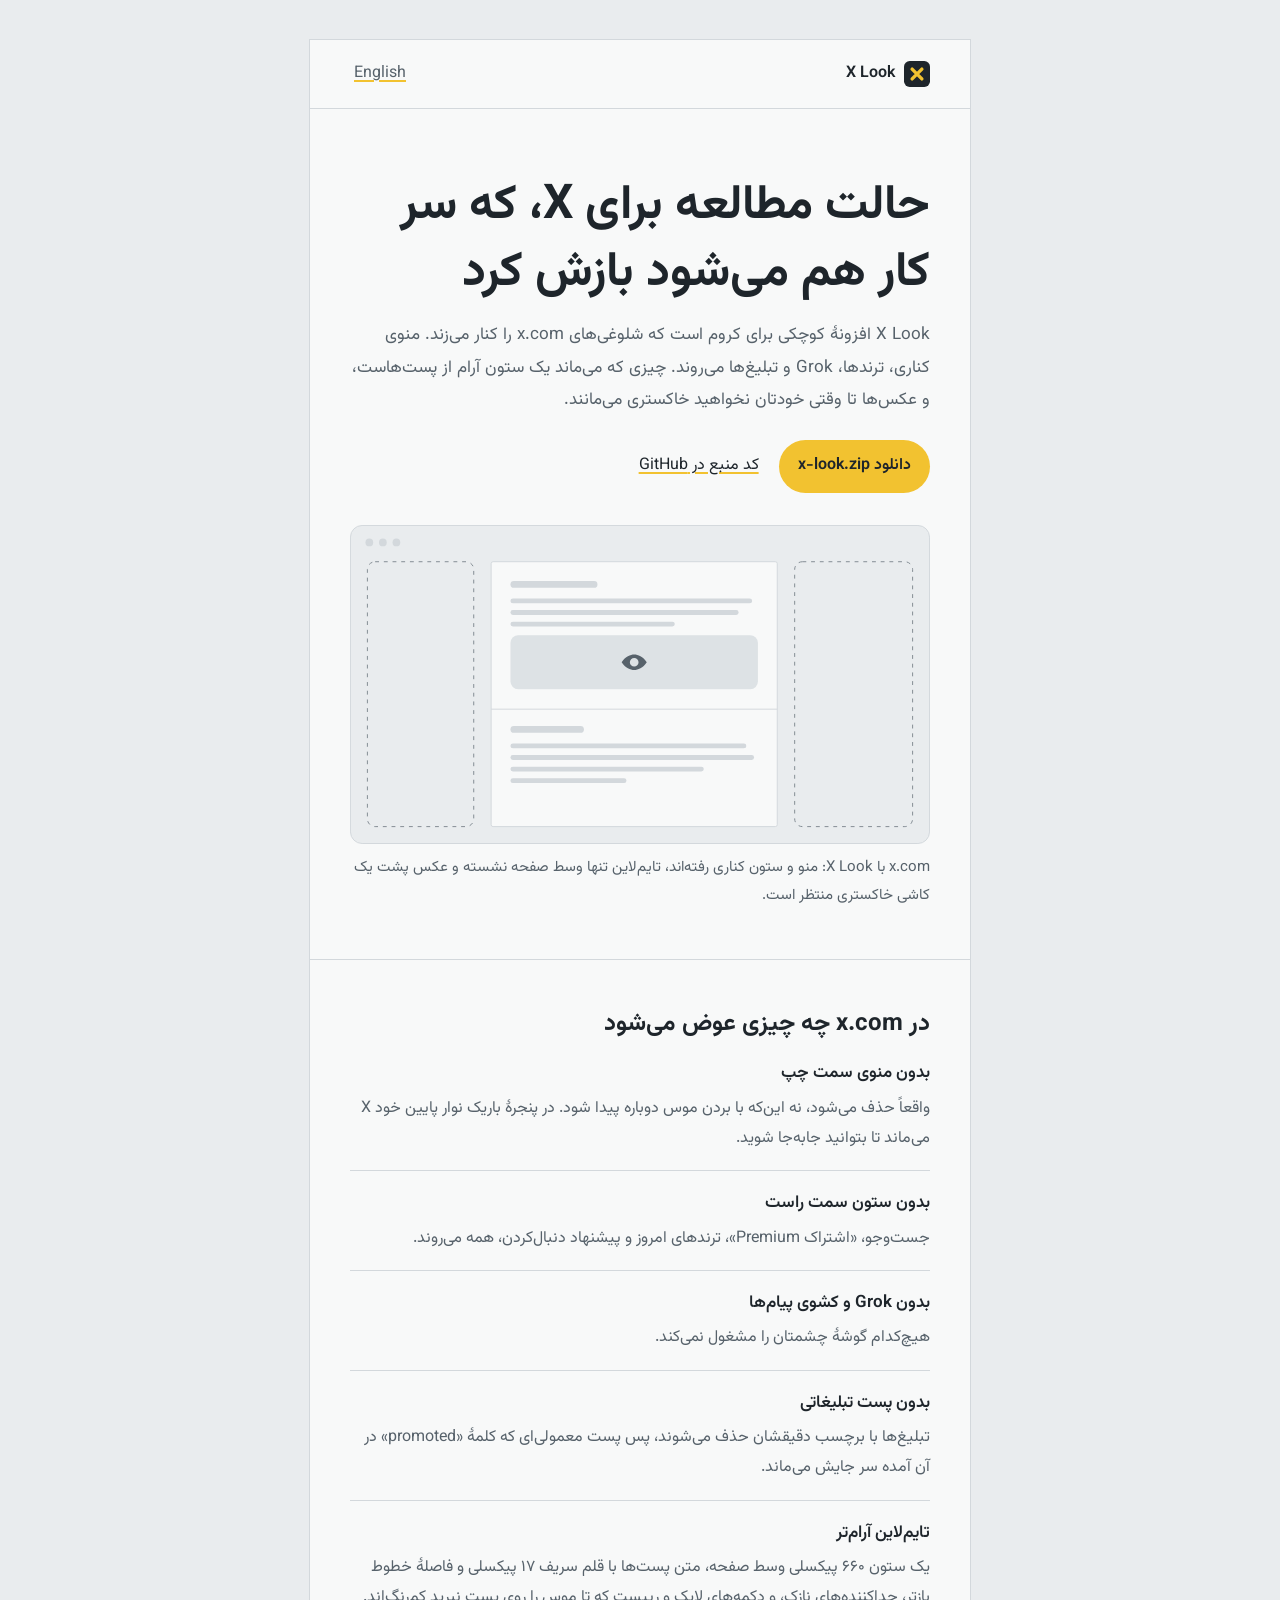
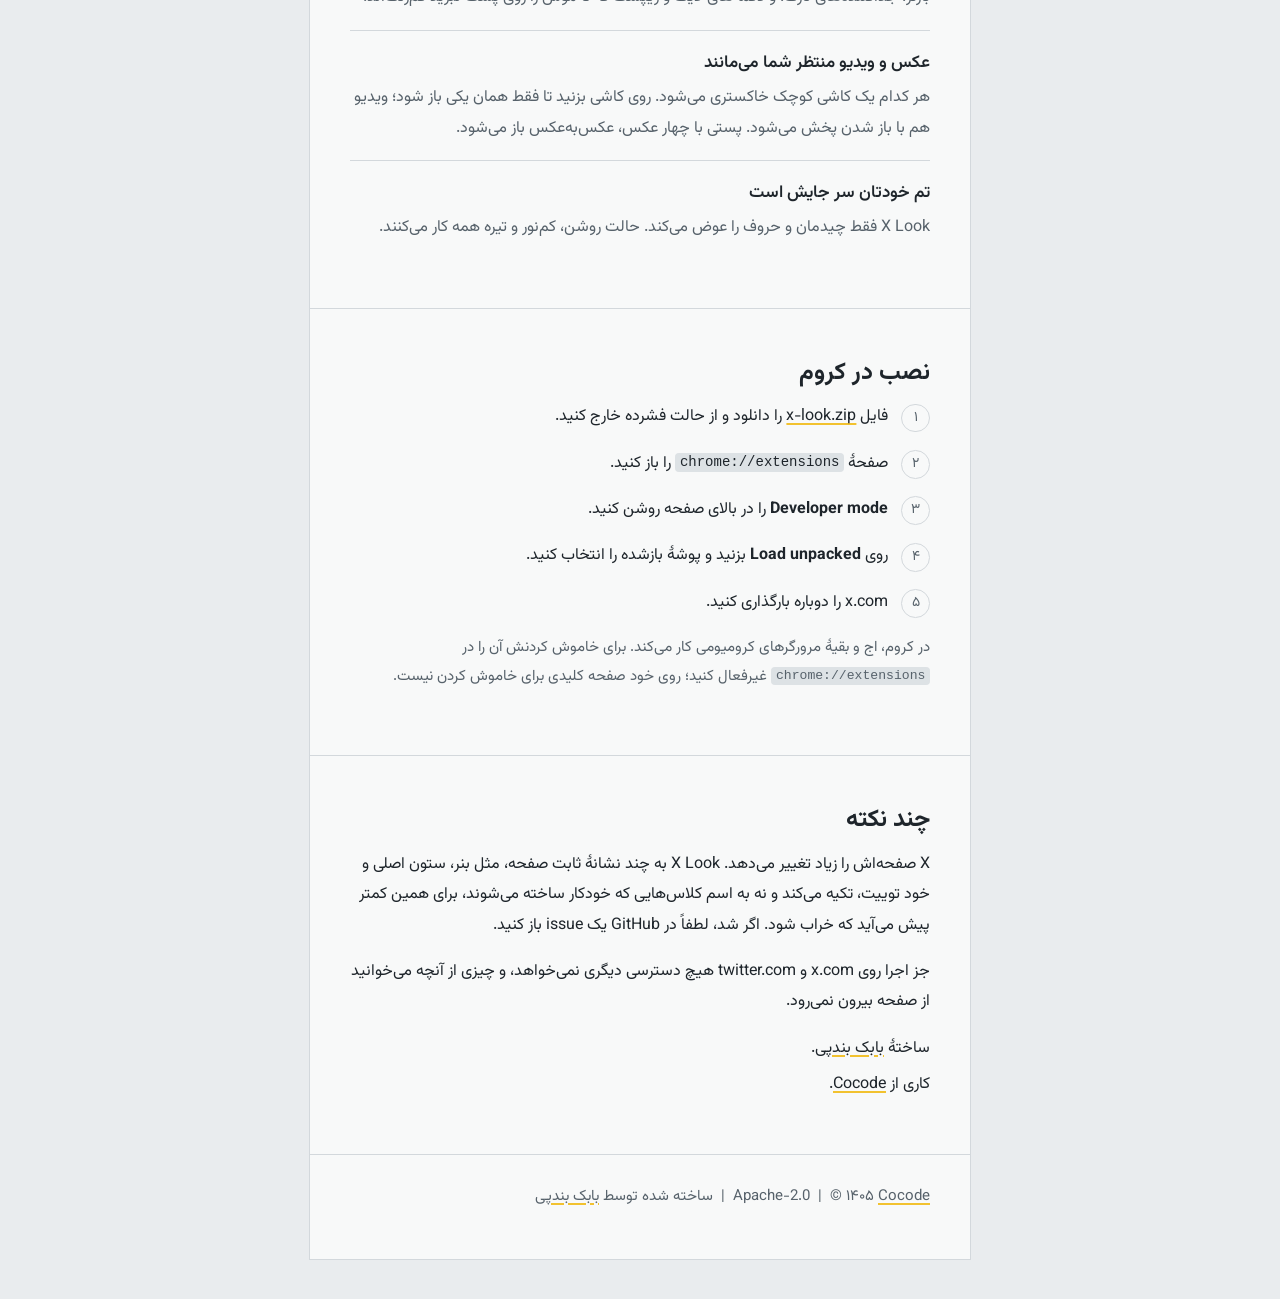
==== website/fa/index.html @ 4b9e3228 "chore: add GitHub infrastructure, release automation and Pages site CI (verify), owner-locked git ho" ====
<!doctype html>
<!-- SEO keywords:
     primary:   حالت مطالعه برای X
     secondary: پنهان کردن ستون کناری X, تایم‌لاین آرام x.com, حذف پست‌های تبلیغاتی X
     intent:    transactional
-->
<html lang="fa" dir="rtl">
<head>
  <meta charset="utf-8" />
  <meta name="viewport" content="width=device-width, initial-scale=1" />
  <title>X Look — حالت مطالعه برای X، افزونهٔ کروم · Cocode</title>
  <meta name="description" content="X Look افزونهٔ رایگان کروم است که x.com را به حالت مطالعه می‌برد: بی‌منوی کناری، بی‌ترند، بی‌تبلیغ، و عکس‌ها تا وقتی خودتان نخواهید پنهان می‌مانند." />
  <meta name="robots" content="index, follow" />
  <link rel="canonical" href="https://xlook.cocode.dk/fa/" />
  <link rel="alternate" hreflang="en" href="https://xlook.cocode.dk/" />
  <link rel="alternate" hreflang="fa" href="https://xlook.cocode.dk/fa/" />
  <link rel="alternate" hreflang="x-default" href="https://xlook.cocode.dk/" />
  <link rel="icon" type="image/svg+xml" href="../favicon.svg" />

  <meta property="og:type" content="website" />
  <meta property="og:site_name" content="X Look" />
  <meta property="og:title" content="X Look — X را سر کار بی‌سروصدا بخوانید" />
  <meta property="og:description" content="یک ستون آرام به‌جای سه ستون شلوغ. بی‌منو، بی‌ترند، بی‌تبلیغ، و عکس‌ها تا وقتی بازشان نکنید خاکستری می‌مانند." />
  <meta property="og:url" content="https://xlook.cocode.dk/fa/" />
  <meta property="og:image" content="https://xlook.cocode.dk/og.png" />
  <meta property="og:image:width" content="1200" />
  <meta property="og:image:height" content="630" />
  <meta property="og:image:alt" content="طرحی از x.com که منوی چپ و ستون راستش با خط‌چین خالی شده‌اند و فقط یک ستون برای خواندن مانده است." />
  <meta property="og:locale" content="fa_IR" />
  <meta property="og:locale:alternate" content="en_US" />

  <meta name="twitter:card" content="summary_large_image" />
  <meta name="twitter:title" content="X Look — X را سر کار بی‌سروصدا بخوانید" />
  <meta name="twitter:description" content="یک ستون آرام به‌جای سه ستون شلوغ. بی‌منو، بی‌ترند، بی‌تبلیغ، و عکس‌ها تا وقتی بازشان نکنید خاکستری می‌مانند." />
  <meta name="twitter:image" content="https://xlook.cocode.dk/og.png" />
  <meta name="twitter:image:alt" content="طرحی از x.com که منوی چپ و ستون راستش خالی شده‌اند و فقط یک ستون برای خواندن مانده است." />

  <link rel="preconnect" href="https://fonts.googleapis.com" />
  <link rel="preconnect" href="https://fonts.gstatic.com" crossorigin />
  <link rel="stylesheet" href="https://fonts.googleapis.com/css2?family=Vazirmatn:wght@400;600;700&display=swap" />
  <link rel="stylesheet" href="../styles.css" />

  <script type="application/ld+json">
  {
    "@context": "https://schema.org",
    "@type": "SoftwareApplication",
    "name": "X Look",
    "alternateName": "X Look — Reading Mode",
    "description": "X Look افزونه‌ای برای کروم است که x.com را به یک فهرست آرام برای خواندن تبدیل می‌کند: منوی کناری، ستون ترندها، Grok و کشوی پیام‌ها را برمی‌دارد، پست‌های تبلیغاتی را حذف می‌کند، تایم‌لاین را در یک ستون وسط با قلم سریف می‌چیند و عکس‌ها و ویدیوها را تا کلیک شما پنهان نگه می‌دارد.",
    "url": "https://xlook.cocode.dk/fa/",
    "downloadUrl": "https://github.com/cocodedk/x-look/releases/latest/download/x-look.zip",
    "applicationCategory": "BrowserApplication",
    "operatingSystem": "Chrome, Edge and other Chromium browsers",
    "inLanguage": "fa",
    "license": "https://www.apache.org/licenses/LICENSE-2.0",
    "offers": { "@type": "Offer", "price": "0", "priceCurrency": "USD" },
    "author": {
      "@type": "Person",
      "name": "Babak Bandpey",
      "url": "https://cocode.dk",
      "sameAs": ["https://linkedin.com/in/babakbandpey", "https://github.com/cocodedk"]
    },
    "codeRepository": "https://github.com/cocodedk/x-look"
  }
  </script>
  <script type="module" src="../webmcp.js"></script>
</head>
<body>
  <div class="page">
    <header class="bar">
      <a class="brand" href="./" aria-label="صفحهٔ اصلی X Look">
        <svg viewBox="0 0 32 32" aria-hidden="true"><rect width="32" height="32" rx="7" fill="#1e252b"/><path d="M10 10l12 12M22 10L10 22" stroke="#f2c230" stroke-width="4.2" stroke-linecap="round"/></svg>
        <span dir="ltr">X Look</span>
      </a>
      <nav aria-label="زبان">
        <a href="../" class="lang-switch" hreflang="en" lang="en">English</a>
      </nav>
    </header>

    <main>
      <div class="hero">
        <h1>حالت مطالعه برای X، که سر کار هم می‌شود بازش کرد</h1>
        <p class="lede">X Look افزونهٔ کوچکی برای کروم است که شلوغی‌های x.com را کنار می‌زند. منوی کناری، ترندها، Grok و تبلیغ‌ها می‌روند. چیزی که می‌ماند یک ستون آرام از پست‌هاست، و عکس‌ها تا وقتی خودتان نخواهید خاکستری می‌مانند.</p>
        <div class="actions">
          <a class="download" data-download href="https://github.com/cocodedk/x-look/releases/latest/download/x-look.zip">دانلود x-look.zip</a>
          <a class="source" href="https://github.com/cocodedk/x-look">کد منبع در GitHub</a>
        </div>

        <figure class="scheme" id="scheme">
          <svg viewBox="0 0 600 330" role="img" aria-labelledby="scheme-cap">
            <rect class="s-frame" x="0.5" y="0.5" width="599" height="329" rx="12" />
            <circle class="s-dot" cx="20" cy="18" r="4" /><circle class="s-dot" cx="34" cy="18" r="4" /><circle class="s-dot" cx="48" cy="18" r="4" />
            <g class="s-gone">
              <rect x="18" y="38" width="110" height="274" rx="8" />
              <rect class="s-fill" x="32" y="56" width="70" height="8" rx="4" />
              <rect class="s-fill" x="32" y="78" width="56" height="8" rx="4" />
              <rect class="s-fill" x="32" y="100" width="64" height="8" rx="4" />
              <rect class="s-fill" x="32" y="122" width="50" height="8" rx="4" />
              <rect class="s-fill" x="32" y="268" width="82" height="26" rx="13" />
            </g>
            <g class="s-gone">
              <rect x="460" y="38" width="122" height="274" rx="8" />
              <rect class="s-fill" x="472" y="52" width="98" height="18" rx="9" />
              <rect class="s-fill" x="472" y="86" width="98" height="60" rx="6" />
              <rect class="s-fill" x="472" y="160" width="98" height="8" rx="4" />
              <rect class="s-fill" x="472" y="178" width="78" height="8" rx="4" />
              <rect class="s-fill" x="472" y="196" width="88" height="8" rx="4" />
              <rect class="s-fill" x="472" y="230" width="98" height="60" rx="6" />
            </g>
            <rect class="s-col" x="146" y="38" width="296" height="274" rx="2" />
            <rect class="s-line" x="166" y="58" width="90" height="7" rx="3.5" />
            <rect class="s-line" x="166" y="76" width="250" height="5" rx="2.5" />
            <rect class="s-line" x="166" y="88" width="236" height="5" rx="2.5" />
            <rect class="s-line" x="166" y="100" width="170" height="5" rx="2.5" />
            <rect class="s-tile" x="166" y="114" width="256" height="56" rx="8" />
            <path class="s-eye" d="M281 142c4-6 9-8 13-8s9 2 13 8c-4 6-9 8-13 8s-9-2-13-8zm13 4.5a4.5 4.5 0 1 0 0-9 4.5 4.5 0 0 0 0 9z" />
            <rect class="s-line" x="146" y="190" width="296" height="1" />
            <rect class="s-line" x="166" y="208" width="76" height="7" rx="3.5" />
            <rect class="s-line" x="166" y="226" width="244" height="5" rx="2.5" />
            <rect class="s-line" x="166" y="238" width="252" height="5" rx="2.5" />
            <rect class="s-line" x="166" y="250" width="200" height="5" rx="2.5" />
            <rect class="s-line" x="166" y="262" width="120" height="5" rx="2.5" />
          </svg>
          <figcaption id="scheme-cap">x.com با X Look: منو و ستون کناری رفته‌اند، تایم‌لاین تنها وسط صفحه نشسته و عکس پشت یک کاشی خاکستری منتظر است.</figcaption>
        </figure>
      </div>

      <section id="features" aria-labelledby="features-h">
        <h2 id="features-h">در x.com چه چیزی عوض می‌شود</h2>
        <ul class="changes">
          <li data-feature><h3>بدون منوی سمت چپ</h3><p>واقعاً حذف می‌شود، نه این‌که با بردن موس دوباره پیدا شود. در پنجرهٔ باریک نوار پایین خود X می‌ماند تا بتوانید جابه‌جا شوید.</p></li>
          <li data-feature><h3>بدون ستون سمت راست</h3><p>جست‌وجو، «اشتراک Premium»، ترندهای امروز و پیشنهاد دنبال‌کردن، همه می‌روند.</p></li>
          <li data-feature><h3>بدون Grok و کشوی پیام‌ها</h3><p>هیچ‌کدام گوشهٔ چشمتان را مشغول نمی‌کند.</p></li>
          <li data-feature><h3>بدون پست تبلیغاتی</h3><p>تبلیغ‌ها با برچسب دقیقشان حذف می‌شوند، پس پست معمولی‌ای که کلمهٔ «promoted» در آن آمده سر جایش می‌ماند.</p></li>
          <li data-feature><h3>تایم‌لاین آرام‌تر</h3><p>یک ستون ۶۶۰ پیکسلی وسط صفحه، متن پست‌ها با قلم سریف ۱۷ پیکسلی و فاصلهٔ خطوط بازتر، جداکننده‌های نازک، و دکمه‌های لایک و ریپست که تا موس را روی پست نبرید کم‌رنگ‌اند.</p></li>
          <li data-feature><h3>عکس و ویدیو منتظر شما می‌مانند</h3><p>هر کدام یک کاشی کوچک خاکستری می‌شود. روی کاشی بزنید تا فقط همان یکی باز شود؛ ویدیو هم با باز شدن پخش می‌شود. پستی با چهار عکس، عکس‌به‌عکس باز می‌شود.</p></li>
          <li data-feature><h3>تم خودتان سر جایش است</h3><p>X Look فقط چیدمان و حروف را عوض می‌کند. حالت روشن، کم‌نور و تیره همه کار می‌کنند.</p></li>
        </ul>
      </section>

      <section id="install" aria-labelledby="install-h">
        <h2 id="install-h">نصب در کروم</h2>
        <ol class="steps">
          <li>فایل <a href="https://github.com/cocodedk/x-look/releases/latest/download/x-look.zip">x-look.zip</a> را دانلود و از حالت فشرده خارج کنید.</li>
          <li>صفحهٔ <code>chrome://extensions</code> را باز کنید.</li>
          <li><strong>Developer mode</strong> را در بالای صفحه روشن کنید.</li>
          <li>روی <strong>Load unpacked</strong> بزنید و پوشهٔ بازشده را انتخاب کنید.</li>
          <li>x.com را دوباره بارگذاری کنید.</li>
        </ol>
        <p class="note">در کروم، اج و بقیهٔ مرورگرهای کرومیومی کار می‌کند. برای خاموش کردنش آن را در <code>chrome://extensions</code> غیرفعال کنید؛ روی خود صفحه کلیدی برای خاموش کردن نیست.</p>
      </section>

      <section id="good-to-know" aria-labelledby="know-h">
        <h2 id="know-h">چند نکته</h2>
        <p>X صفحه‌اش را زیاد تغییر می‌دهد. X Look به چند نشانهٔ ثابت صفحه، مثل بنر، ستون اصلی و خود توییت، تکیه می‌کند و نه به اسم کلاس‌هایی که خودکار ساخته می‌شوند، برای همین کمتر پیش می‌آید که خراب شود. اگر شد، لطفاً در GitHub یک issue باز کنید.</p>
        <p>جز اجرا روی x.com و twitter.com هیچ دسترسی دیگری نمی‌خواهد، و چیزی از آنچه می‌خوانید از صفحه بیرون نمی‌رود.</p>
        <div class="credits">
          <p>ساختهٔ <a href="https://linkedin.com/in/babakbandpey" target="_blank" rel="noreferrer">بابک بندپی</a>.</p>
          <p>کاری از <a href="https://cocode.dk" target="_blank" rel="noreferrer">Cocode</a>.</p>
        </div>
      </section>
    </main>

    <footer>
      <p>Apache-2.0 &nbsp;|&nbsp; © ۱۴۰۵ <a href="https://cocode.dk" target="_blank" rel="noreferrer">Cocode</a> &nbsp;|&nbsp; ساخته شده توسط <a href="https://linkedin.com/in/babakbandpey" target="_blank" rel="noreferrer">بابک بندپی</a></p>
    </footer>
  </div>
  <script>
    (() => {
      const s = document.getElementById('scheme');
      const now = matchMedia('(prefers-reduced-motion: reduce)').matches;
      setTimeout(() => s.classList.add('calm'), now ? 0 : 900);
    })();
  </script>
</body>
</html>
---- website/styles.css ----
/* X Look site. The page is the thing it sells: one calm reading column on a
   fog background, the extension's yellow X as the only bright colour. */

:root {
  --fog: #e9ecee;
  --paper: #f8f9f9;
  --ink: #1e252b;
  --quiet: #57626b;
  --rule: #d3d8dc;
  --ghost: #dde2e5;
  --signal: #f2c230;
  --signal-ink: #1e252b;
  --serif: "Newsreader", Charter, "Iowan Old Style", Georgia, serif;
  color-scheme: light dark;
}

@media (prefers-color-scheme: dark) {
  :root {
    --fog: #121619;
    --paper: #191e22;
    --ink: #e3e7e9;
    --quiet: #9aa5ad;
    --rule: #2d353b;
    --ghost: #262d32;
  }
}

*,
*::before,
*::after {
  box-sizing: border-box;
}

html {
  -webkit-text-size-adjust: 100%;
}

body {
  margin: 0;
  background: var(--fog);
  color: var(--ink);
  font: 400 1.0625rem / 1.65 var(--serif);
  font-optical-sizing: auto;
  text-rendering: optimizeLegibility;
}

[dir="rtl"] body {
  font-family: "Vazirmatn", Tahoma, sans-serif;
  font-size: 1rem;
  line-height: 1.9;
}

a {
  color: inherit;
  text-decoration-color: var(--signal);
  text-decoration-thickness: 2px;
  text-underline-offset: 3px;
}

a:hover {
  text-decoration-thickness: 4px;
}

:focus-visible {
  outline: 2px solid var(--ink);
  outline-offset: 3px;
  border-radius: 2px;
}

/* The column */
.page {
  max-width: 660px;
  margin: 0 auto;
  min-height: 100vh;
  background: var(--paper);
  box-shadow: 0 0 0 1px var(--rule);
}

.bar {
  display: flex;
  align-items: center;
  justify-content: space-between;
  gap: 1rem;
  padding: 0.75rem 1rem;
  border-bottom: 1px solid var(--rule);
}

.brand {
  display: inline-flex;
  align-items: center;
  gap: 0.55rem;
  min-height: 44px;
  font-weight: 600;
  text-decoration: none;
}

.brand svg {
  width: 26px;
  height: 26px;
  flex: none;
}

.lang-switch {
  display: inline-flex;
  align-items: center;
  min-height: 44px;
  padding: 0 0.25rem;
  color: var(--quiet);
}

main > section,
.hero {
  padding: 2.25rem 1rem;
  border-bottom: 1px solid var(--rule);
}

h1,
h2 {
  margin: 0 0 0.75rem;
  font-weight: 500;
  letter-spacing: -0.015em;
  line-height: 1.15;
  text-wrap: balance;
}

h1 {
  font-size: clamp(2.1rem, 8vw, 3rem);
}

h2 {
  font-size: 1.5rem;
}

h3 {
  margin: 0;
  font-size: 1.0625rem;
  font-weight: 600;
}

[dir="rtl"] h1,
[dir="rtl"] h2 {
  letter-spacing: 0;
  line-height: 1.4;
  font-weight: 700;
}

p {
  margin: 0 0 1rem;
  text-wrap: pretty;
}

.lede {
  font-size: 1.1875rem;
  color: var(--quiet);
}

[dir="rtl"] .lede {
  font-size: 1.0625rem;
}

/* The one bright thing on the page */
.download {
  display: inline-flex;
  align-items: center;
  gap: 0.6rem;
  min-height: 48px;
  padding: 0.7rem 1.2rem;
  border-radius: 999px;
  background: var(--signal);
  color: var(--signal-ink);
  font-weight: 600;
  text-decoration: none;
}

.download:hover {
  background: #e6b31c;
}

.actions {
  display: flex;
  flex-wrap: wrap;
  align-items: center;
  gap: 0.5rem 1.25rem;
  margin: 1.5rem 0 0;
}

.actions .source {
  display: inline-flex;
  align-items: center;
  min-height: 44px;
}

/* The schematic: x.com in three columns, and the two that X Look takes away */
.scheme {
  margin: 2rem 0 0;
}

.scheme svg {
  display: block;
  width: 100%;
  height: auto;
}

.scheme figcaption {
  margin-top: 0.6rem;
  font-size: 0.9375rem;
  color: var(--quiet);
}

.s-frame {
  fill: var(--fog);
  stroke: var(--rule);
}
.s-col {
  fill: var(--paper);
  stroke: var(--rule);
}
.s-line {
  fill: var(--rule);
}
.s-tile {
  fill: var(--ghost);
}
.s-eye {
  fill: var(--quiet);
}
.s-dot {
  fill: var(--rule);
}

.s-gone rect {
  fill: var(--ghost);
  stroke: var(--quiet);
  stroke-width: 1;
  stroke-dasharray: 0;
  transition:
    fill 900ms ease,
    stroke-dasharray 900ms ease,
    opacity 900ms ease;
}

.s-gone .s-fill {
  fill: var(--quiet);
  opacity: 0.35;
  stroke: none;
}

/* One moment on load: the furniture empties out. */
.scheme.calm .s-gone rect {
  fill: transparent;
  stroke-dasharray: 4 5;
  opacity: 0.7;
}

.scheme.calm .s-gone .s-fill {
  opacity: 0;
}

@media (prefers-reduced-motion: reduce) {
  .s-gone rect {
    transition: none;
  }
}

/* What it does */
.changes {
  list-style: none;
  margin: 0;
  padding: 0;
}

.changes li {
  padding: 1rem 0;
  border-top: 1px solid var(--rule);
}

.changes li:first-child {
  border-top: 0;
  padding-top: 0.25rem;
}

.changes p {
  margin: 0.25rem 0 0;
  color: var(--quiet);
}

/* Install: a real sequence, so it is numbered */
.steps {
  margin: 0;
  padding: 0;
  list-style: none;
  counter-reset: step;
}

.steps li {
  counter-increment: step;
  position: relative;
  padding: 0 0 1rem 2.6rem;
}

.steps li::before {
  content: counter(step);
  position: absolute;
  inset-inline-start: 0;
  top: 0.1em;
  display: grid;
  place-items: center;
  width: 1.8rem;
  height: 1.8rem;
  border: 1px solid var(--rule);
  border-radius: 50%;
  font-size: 0.875rem;
  color: var(--quiet);
}

[dir="rtl"] .steps li {
  padding: 0 2.6rem 1rem 0;
}

[dir="rtl"] .steps li::before {
  content: counter(step, persian);
}

code {
  font-family: ui-monospace, "SFMono-Regular", Menlo, Consolas, monospace;
  font-size: 0.875em;
  padding: 0.1em 0.35em;
  border-radius: 4px;
  background: var(--ghost);
  overflow-wrap: anywhere;
}

[dir="rtl"] code {
  direction: ltr;
  unicode-bidi: isolate;
}

.note {
  font-size: 0.9375rem;
  color: var(--quiet);
}

.credits p {
  margin: 0 0 0.35rem;
}

footer {
  padding: 1.5rem 1rem 2.5rem;
  font-size: 0.9375rem;
  color: var(--quiet);
}

footer p {
  margin: 0;
}

@media (min-width: 640px) {
  .bar {
    padding: 0.75rem 2.5rem;
  }

  main > section,
  .hero {
    padding: 3rem 2.5rem;
  }

  .hero {
    padding-top: 4rem;
  }

  footer {
    padding: 1.75rem 2.5rem 3rem;
  }
}

@media (min-width: 1024px) {
  .page {
    margin-top: 2.5rem;
    margin-bottom: 2.5rem;
    min-height: 0;
  }
}
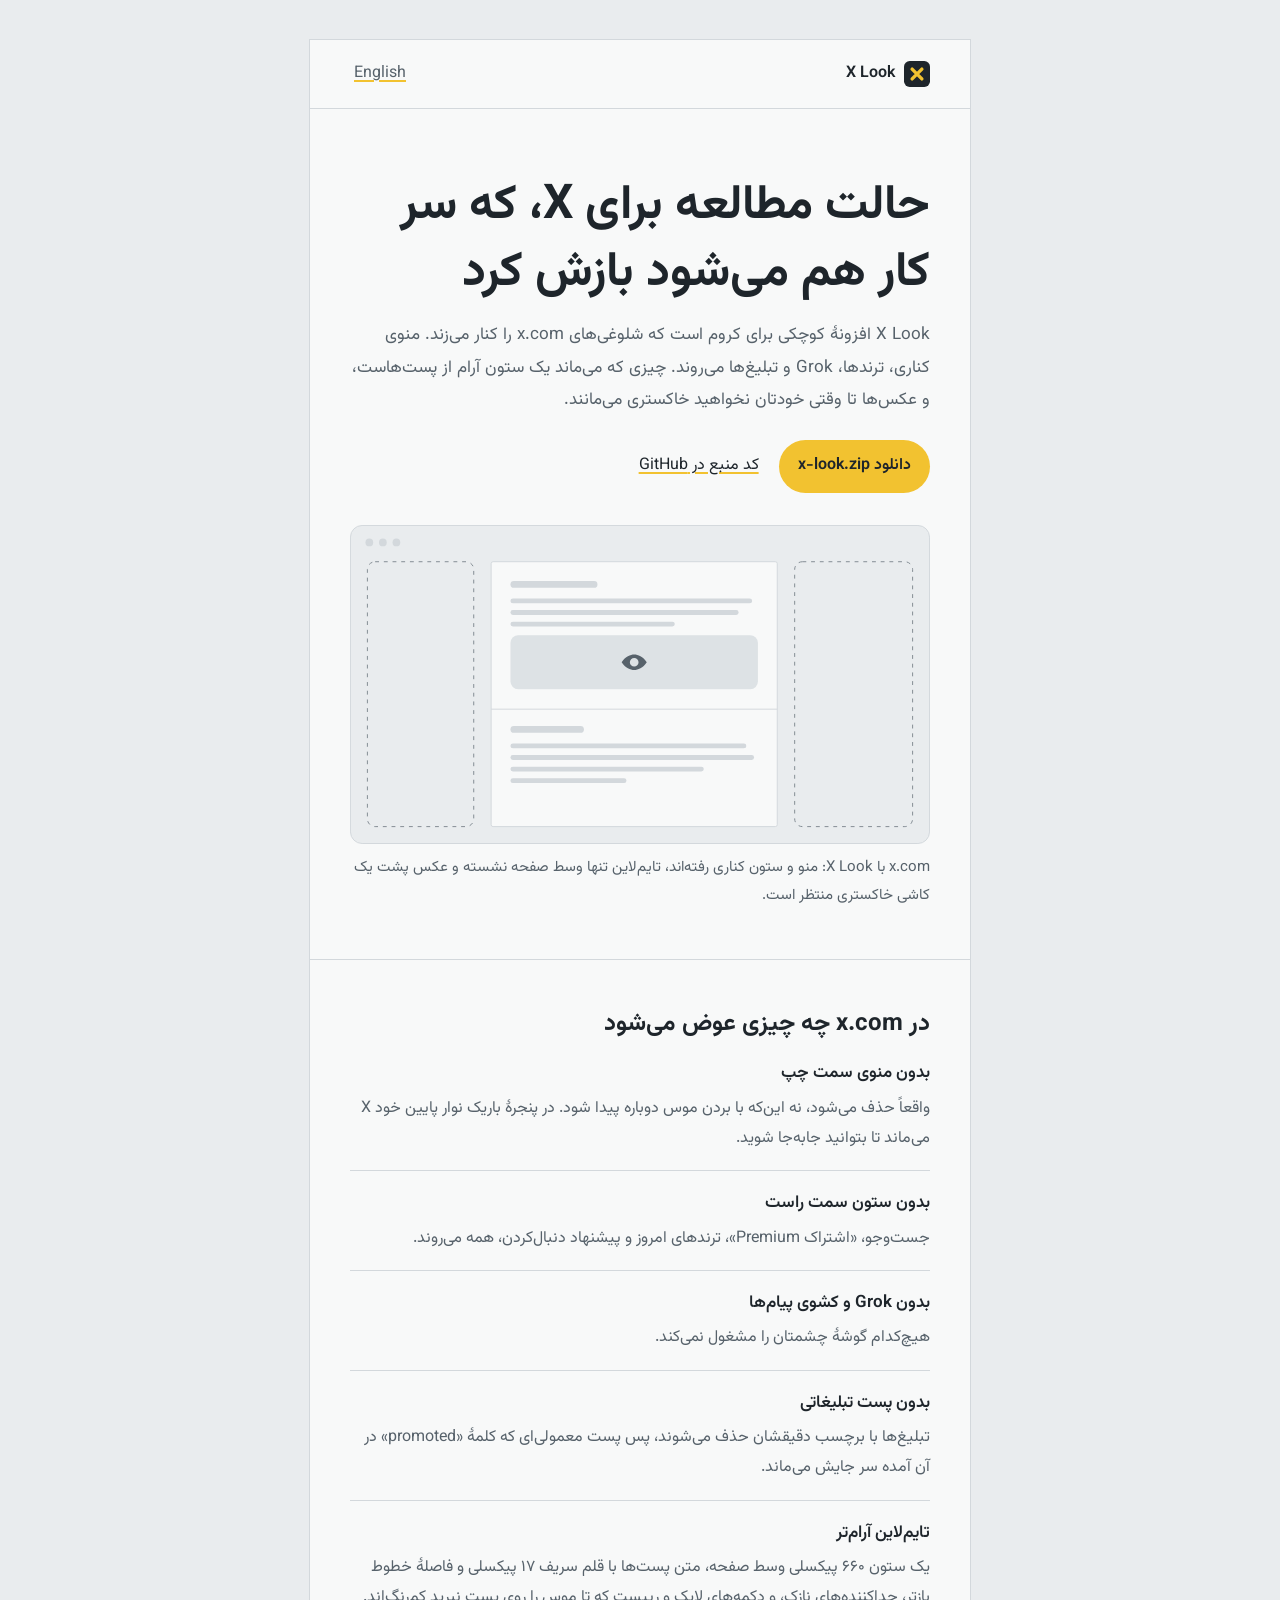
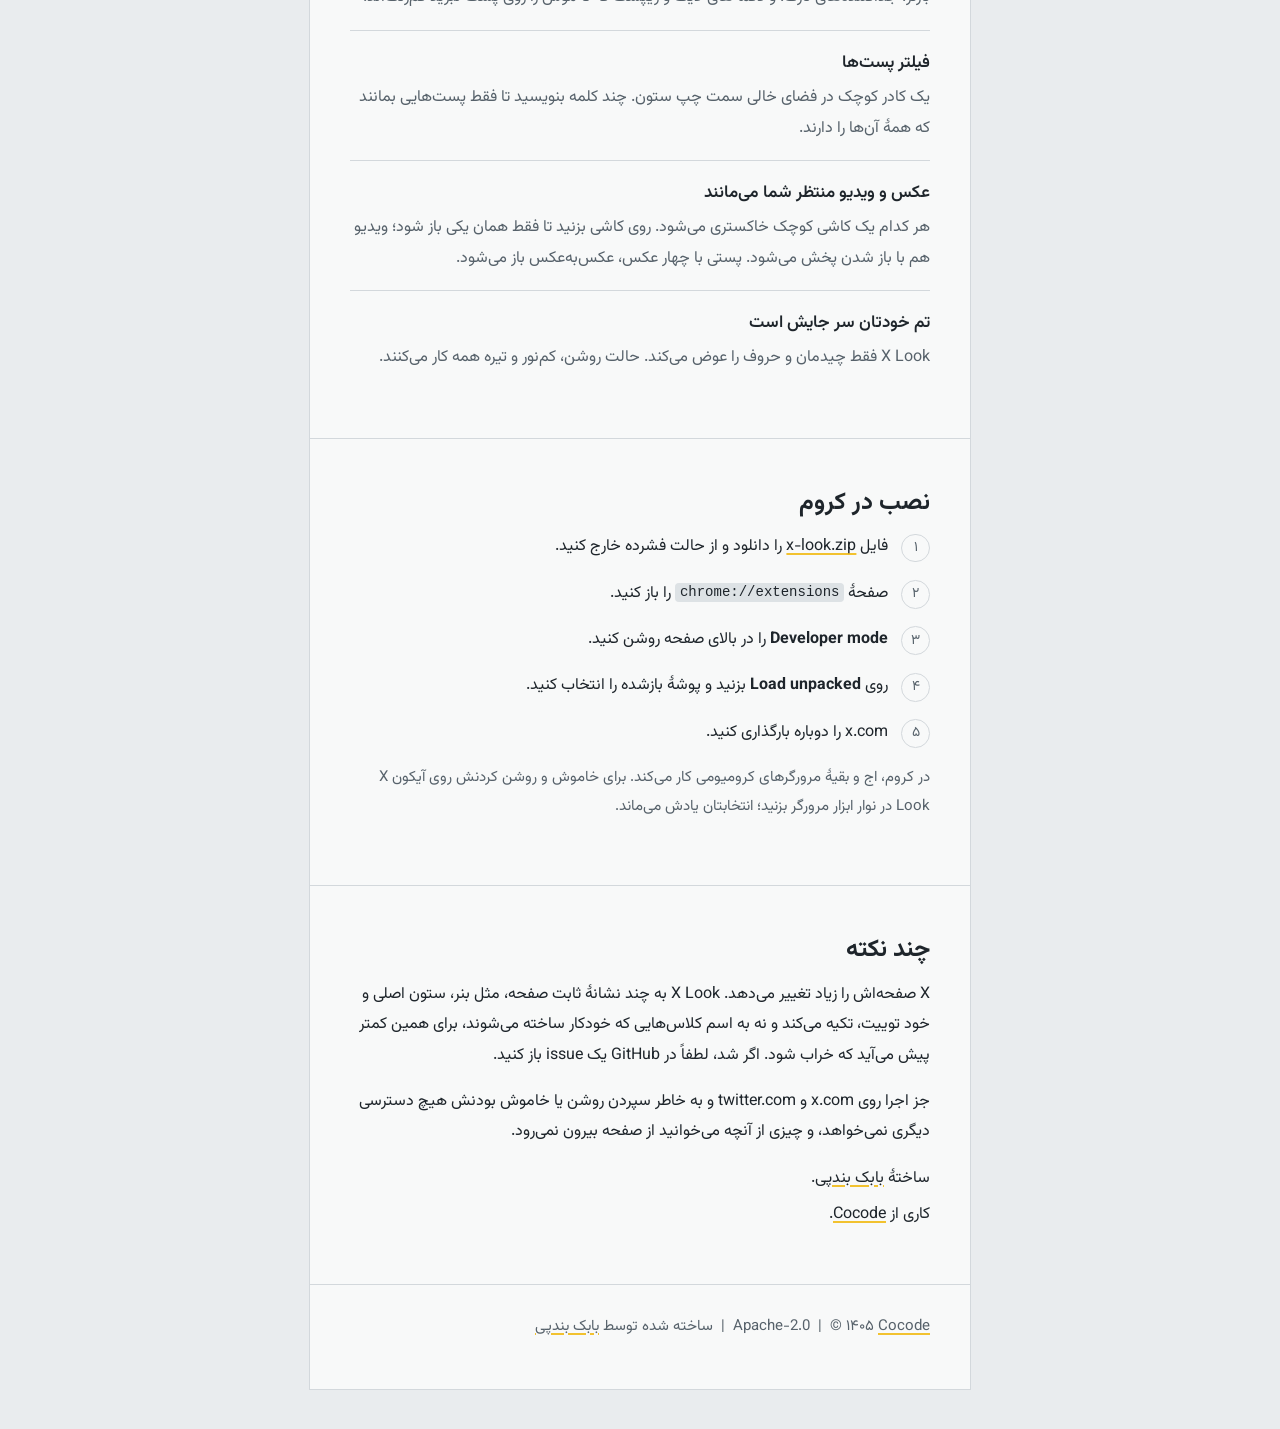
==== commit 38da669d: "feat: toolbar on/off switch and a filter box with a hidden count - Clicking the X Look icon switches" ====
--- a/website/fa/index.html
+++ b/website/fa/index.html
@@ -133,6 +133,7 @@
           <li data-feature><h3>بدون Grok و کشوی پیام‌ها</h3><p>هیچ‌کدام گوشهٔ چشمتان را مشغول نمی‌کند.</p></li>
           <li data-feature><h3>بدون پست تبلیغاتی</h3><p>تبلیغ‌ها با برچسب دقیقشان حذف می‌شوند، پس پست معمولی‌ای که کلمهٔ «promoted» در آن آمده سر جایش می‌ماند.</p></li>
           <li data-feature><h3>تایم‌لاین آرام‌تر</h3><p>یک ستون ۶۶۰ پیکسلی وسط صفحه، متن پست‌ها با قلم سریف ۱۷ پیکسلی و فاصلهٔ خطوط بازتر، جداکننده‌های نازک، و دکمه‌های لایک و ریپست که تا موس را روی پست نبرید کم‌رنگ‌اند.</p></li>
+          <li data-feature><h3>فیلتر پست‌ها</h3><p>یک کادر کوچک در فضای خالی سمت چپ ستون. چند کلمه بنویسید تا فقط پست‌هایی بمانند که همهٔ آن‌ها را دارند.</p></li>
           <li data-feature><h3>عکس و ویدیو منتظر شما می‌مانند</h3><p>هر کدام یک کاشی کوچک خاکستری می‌شود. روی کاشی بزنید تا فقط همان یکی باز شود؛ ویدیو هم با باز شدن پخش می‌شود. پستی با چهار عکس، عکس‌به‌عکس باز می‌شود.</p></li>
           <li data-feature><h3>تم خودتان سر جایش است</h3><p>X Look فقط چیدمان و حروف را عوض می‌کند. حالت روشن، کم‌نور و تیره همه کار می‌کنند.</p></li>
         </ul>
@@ -147,13 +148,13 @@
           <li>روی <strong>Load unpacked</strong> بزنید و پوشهٔ بازشده را انتخاب کنید.</li>
           <li>x.com را دوباره بارگذاری کنید.</li>
         </ol>
-        <p class="note">در کروم، اج و بقیهٔ مرورگرهای کرومیومی کار می‌کند. برای خاموش کردنش آن را در <code>chrome://extensions</code> غیرفعال کنید؛ روی خود صفحه کلیدی برای خاموش کردن نیست.</p>
+        <p class="note">در کروم، اج و بقیهٔ مرورگرهای کرومیومی کار می‌کند. برای خاموش و روشن کردنش روی آیکون X Look در نوار ابزار مرورگر بزنید؛ انتخابتان یادش می‌ماند.</p>
       </section>
 
       <section id="good-to-know" aria-labelledby="know-h">
         <h2 id="know-h">چند نکته</h2>
         <p>X صفحه‌اش را زیاد تغییر می‌دهد. X Look به چند نشانهٔ ثابت صفحه، مثل بنر، ستون اصلی و خود توییت، تکیه می‌کند و نه به اسم کلاس‌هایی که خودکار ساخته می‌شوند، برای همین کمتر پیش می‌آید که خراب شود. اگر شد، لطفاً در GitHub یک issue باز کنید.</p>
-        <p>جز اجرا روی x.com و twitter.com هیچ دسترسی دیگری نمی‌خواهد، و چیزی از آنچه می‌خوانید از صفحه بیرون نمی‌رود.</p>
+        <p>جز اجرا روی x.com و twitter.com و به خاطر سپردن روشن یا خاموش بودنش هیچ دسترسی دیگری نمی‌خواهد، و چیزی از آنچه می‌خوانید از صفحه بیرون نمی‌رود.</p>
         <div class="credits">
           <p>ساختهٔ <a href="https://linkedin.com/in/babakbandpey" target="_blank" rel="noreferrer">بابک بندپی</a>.</p>
           <p>کاری از <a href="https://cocode.dk" target="_blank" rel="noreferrer">Cocode</a>.</p>
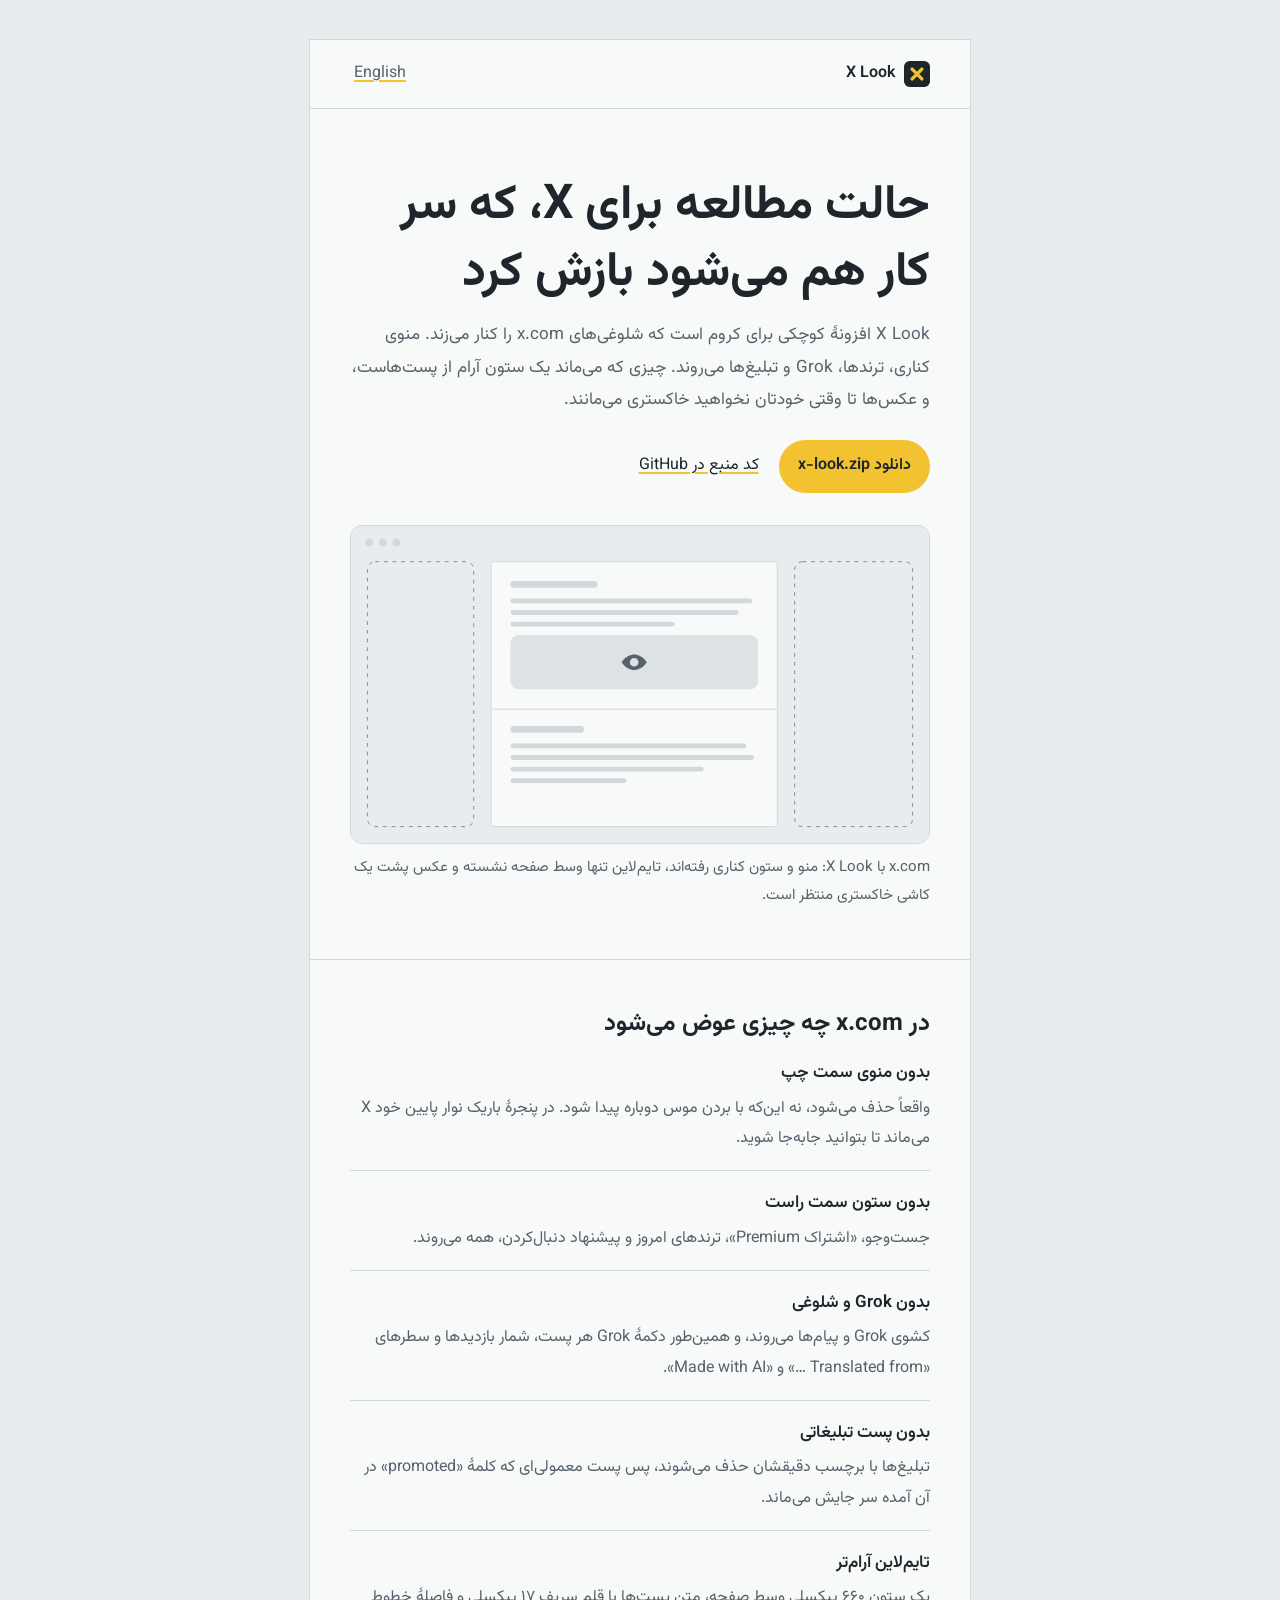
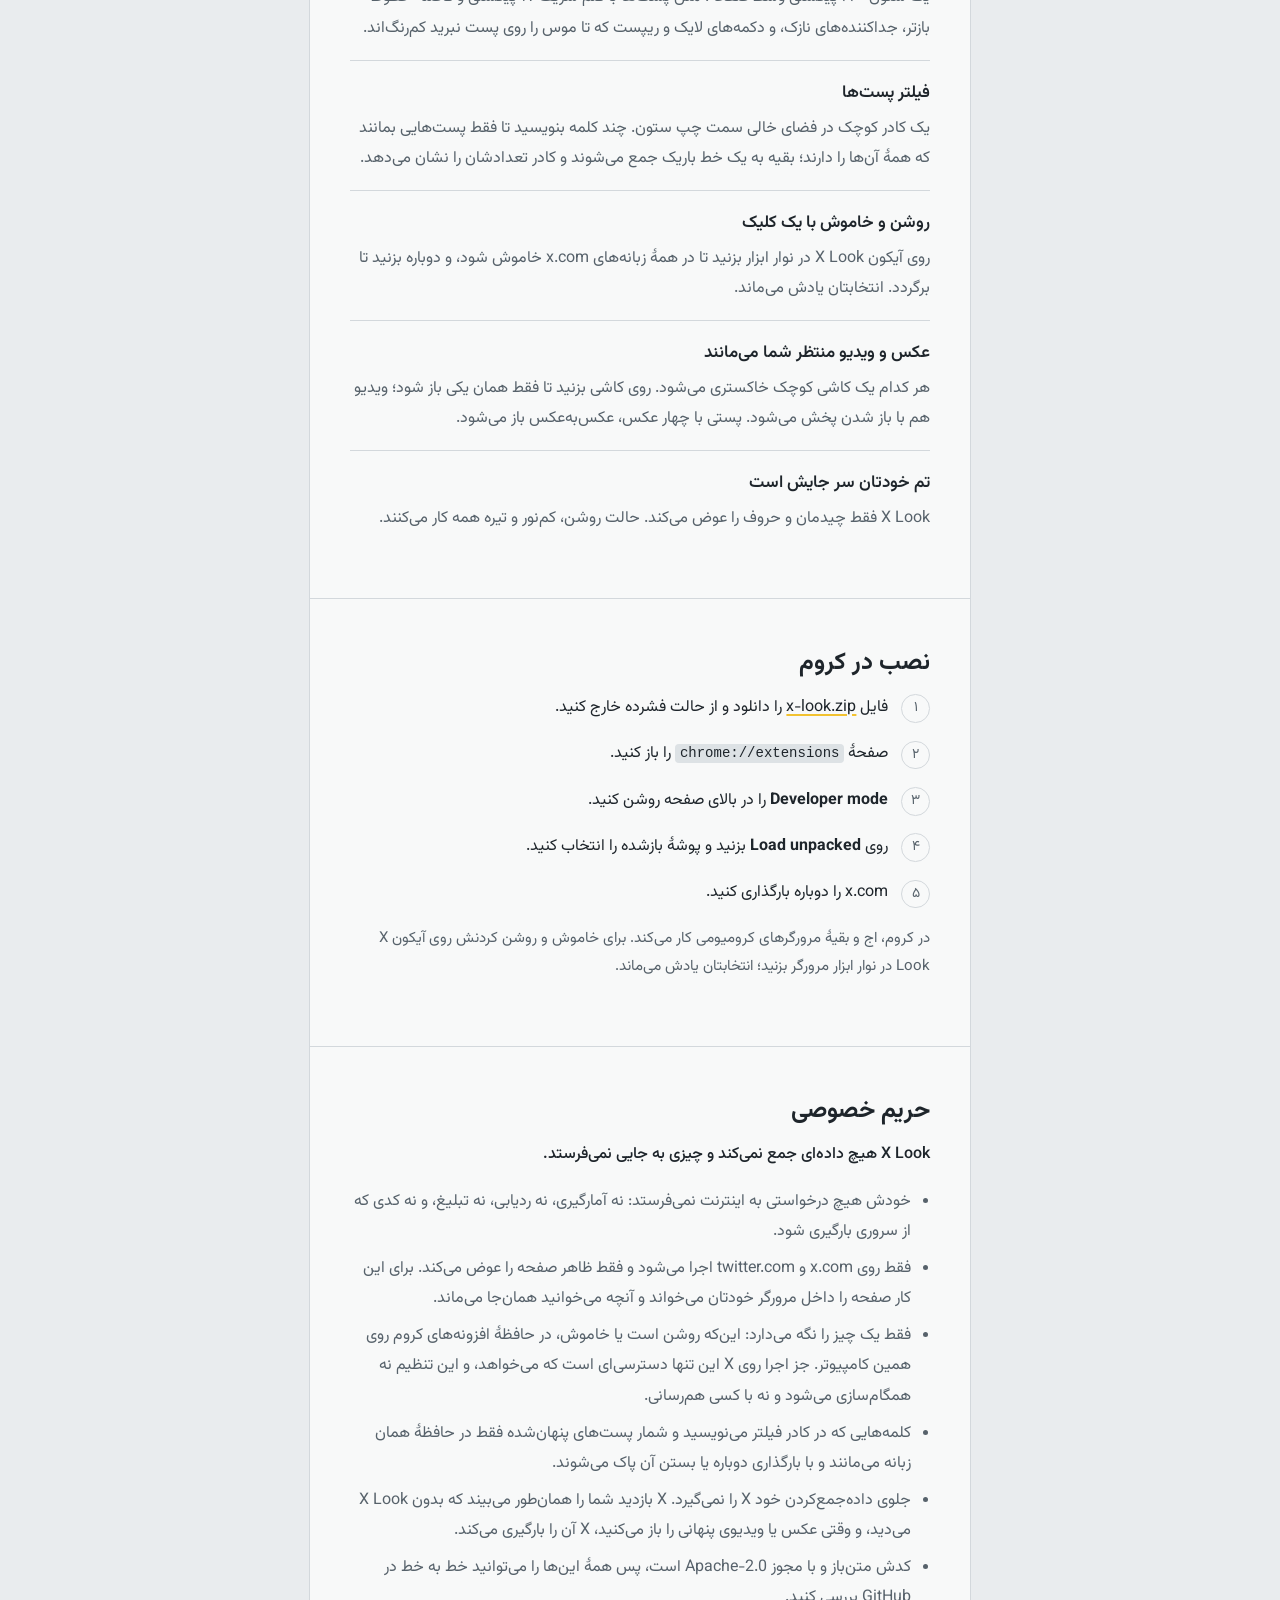
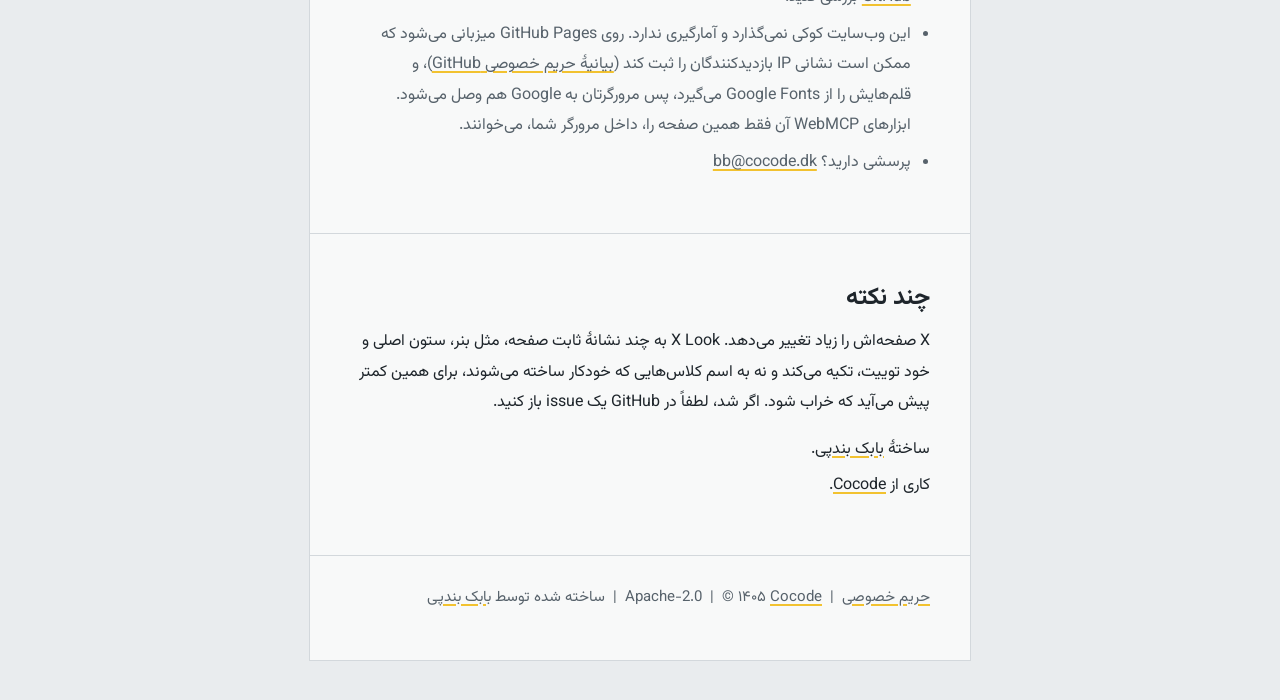
==== commit 03fa2e21: "docs: privacy section and the latest features on the site - Privacy section in English and Persian: " ====
--- a/website/fa/index.html
+++ b/website/fa/index.html
@@ -130,10 +130,11 @@
         <ul class="changes">
           <li data-feature><h3>بدون منوی سمت چپ</h3><p>واقعاً حذف می‌شود، نه این‌که با بردن موس دوباره پیدا شود. در پنجرهٔ باریک نوار پایین خود X می‌ماند تا بتوانید جابه‌جا شوید.</p></li>
           <li data-feature><h3>بدون ستون سمت راست</h3><p>جست‌وجو، «اشتراک Premium»، ترندهای امروز و پیشنهاد دنبال‌کردن، همه می‌روند.</p></li>
-          <li data-feature><h3>بدون Grok و کشوی پیام‌ها</h3><p>هیچ‌کدام گوشهٔ چشمتان را مشغول نمی‌کند.</p></li>
+          <li data-feature><h3>بدون Grok و شلوغی</h3><p>کشوی Grok و پیام‌ها می‌روند، و همین‌طور دکمهٔ Grok هر پست، شمار بازدیدها و سطرهای «Translated from …» و «Made with AI».</p></li>
           <li data-feature><h3>بدون پست تبلیغاتی</h3><p>تبلیغ‌ها با برچسب دقیقشان حذف می‌شوند، پس پست معمولی‌ای که کلمهٔ «promoted» در آن آمده سر جایش می‌ماند.</p></li>
           <li data-feature><h3>تایم‌لاین آرام‌تر</h3><p>یک ستون ۶۶۰ پیکسلی وسط صفحه، متن پست‌ها با قلم سریف ۱۷ پیکسلی و فاصلهٔ خطوط بازتر، جداکننده‌های نازک، و دکمه‌های لایک و ریپست که تا موس را روی پست نبرید کم‌رنگ‌اند.</p></li>
-          <li data-feature><h3>فیلتر پست‌ها</h3><p>یک کادر کوچک در فضای خالی سمت چپ ستون. چند کلمه بنویسید تا فقط پست‌هایی بمانند که همهٔ آن‌ها را دارند.</p></li>
+          <li data-feature><h3>فیلتر پست‌ها</h3><p>یک کادر کوچک در فضای خالی سمت چپ ستون. چند کلمه بنویسید تا فقط پست‌هایی بمانند که همهٔ آن‌ها را دارند؛ بقیه به یک خط باریک جمع می‌شوند و کادر تعدادشان را نشان می‌دهد.</p></li>
+          <li data-feature><h3>روشن و خاموش با یک کلیک</h3><p>روی آیکون X Look در نوار ابزار بزنید تا در همهٔ زبانه‌های x.com خاموش شود، و دوباره بزنید تا برگردد. انتخابتان یادش می‌ماند.</p></li>
           <li data-feature><h3>عکس و ویدیو منتظر شما می‌مانند</h3><p>هر کدام یک کاشی کوچک خاکستری می‌شود. روی کاشی بزنید تا فقط همان یکی باز شود؛ ویدیو هم با باز شدن پخش می‌شود. پستی با چهار عکس، عکس‌به‌عکس باز می‌شود.</p></li>
           <li data-feature><h3>تم خودتان سر جایش است</h3><p>X Look فقط چیدمان و حروف را عوض می‌کند. حالت روشن، کم‌نور و تیره همه کار می‌کنند.</p></li>
         </ul>
@@ -151,10 +152,24 @@
         <p class="note">در کروم، اج و بقیهٔ مرورگرهای کرومیومی کار می‌کند. برای خاموش و روشن کردنش روی آیکون X Look در نوار ابزار مرورگر بزنید؛ انتخابتان یادش می‌ماند.</p>
       </section>
 
+      <section id="privacy" aria-labelledby="privacy-h">
+        <h2 id="privacy-h">حریم خصوصی</h2>
+        <p class="privacy-lede">X Look هیچ داده‌ای جمع نمی‌کند و چیزی به جایی نمی‌فرستد.</p>
+        <ul class="privacy">
+          <li>خودش هیچ درخواستی به اینترنت نمی‌فرستد: نه آمارگیری، نه ردیابی، نه تبلیغ، و نه کدی که از سروری بارگیری شود.</li>
+          <li>فقط روی x.com و twitter.com اجرا می‌شود و فقط ظاهر صفحه را عوض می‌کند. برای این کار صفحه را داخل مرورگر خودتان می‌خواند و آنچه می‌خوانید همان‌جا می‌ماند.</li>
+          <li>فقط یک چیز را نگه می‌دارد: این‌که روشن است یا خاموش، در حافظهٔ افزونه‌های کروم روی همین کامپیوتر. جز اجرا روی X این تنها دسترسی‌ای است که می‌خواهد، و این تنظیم نه همگام‌سازی می‌شود و نه با کسی هم‌رسانی.</li>
+          <li>کلمه‌هایی که در کادر فیلتر می‌نویسید و شمار پست‌های پنهان‌شده فقط در حافظهٔ همان زبانه می‌مانند و با بارگذاری دوباره یا بستن آن پاک می‌شوند.</li>
+          <li>جلوی داده‌جمع‌کردن خود X را نمی‌گیرد. X بازدید شما را همان‌طور می‌بیند که بدون X Look می‌دید، و وقتی عکس یا ویدیوی پنهانی را باز می‌کنید، X آن را بارگیری می‌کند.</li>
+          <li>کدش متن‌باز و با مجوز Apache-2.0 است، پس همهٔ این‌ها را می‌توانید خط به خط در <a href="https://github.com/cocodedk/x-look">GitHub</a> بررسی کنید.</li>
+          <li>این وب‌سایت کوکی نمی‌گذارد و آمارگیری ندارد. روی GitHub Pages میزبانی می‌شود که ممکن است نشانی IP بازدیدکنندگان را ثبت کند (<a href="https://docs.github.com/en/site-policy/privacy-policies/github-general-privacy-statement" target="_blank" rel="noreferrer">بیانیهٔ حریم خصوصی GitHub</a>)، و قلم‌هایش را از Google Fonts می‌گیرد، پس مرورگرتان به Google هم وصل می‌شود. ابزارهای WebMCP آن فقط همین صفحه را، داخل مرورگر شما، می‌خوانند.</li>
+          <li>پرسشی دارید؟ <a href="mailto:bb@cocode.dk">bb@cocode.dk</a></li>
+        </ul>
+      </section>
+
       <section id="good-to-know" aria-labelledby="know-h">
         <h2 id="know-h">چند نکته</h2>
         <p>X صفحه‌اش را زیاد تغییر می‌دهد. X Look به چند نشانهٔ ثابت صفحه، مثل بنر، ستون اصلی و خود توییت، تکیه می‌کند و نه به اسم کلاس‌هایی که خودکار ساخته می‌شوند، برای همین کمتر پیش می‌آید که خراب شود. اگر شد، لطفاً در GitHub یک issue باز کنید.</p>
-        <p>جز اجرا روی x.com و twitter.com و به خاطر سپردن روشن یا خاموش بودنش هیچ دسترسی دیگری نمی‌خواهد، و چیزی از آنچه می‌خوانید از صفحه بیرون نمی‌رود.</p>
         <div class="credits">
           <p>ساختهٔ <a href="https://linkedin.com/in/babakbandpey" target="_blank" rel="noreferrer">بابک بندپی</a>.</p>
           <p>کاری از <a href="https://cocode.dk" target="_blank" rel="noreferrer">Cocode</a>.</p>
@@ -163,7 +178,7 @@
     </main>
 
     <footer>
-      <p>Apache-2.0 &nbsp;|&nbsp; © ۱۴۰۵ <a href="https://cocode.dk" target="_blank" rel="noreferrer">Cocode</a> &nbsp;|&nbsp; ساخته شده توسط <a href="https://linkedin.com/in/babakbandpey" target="_blank" rel="noreferrer">بابک بندپی</a></p>
+      <p><a href="#privacy">حریم خصوصی</a> &nbsp;|&nbsp; Apache-2.0 &nbsp;|&nbsp; © ۱۴۰۵ <a href="https://cocode.dk" target="_blank" rel="noreferrer">Cocode</a> &nbsp;|&nbsp; ساخته شده توسط <a href="https://linkedin.com/in/babakbandpey" target="_blank" rel="noreferrer">بابک بندپی</a></p>
     </footer>
   </div>
   <script>
--- a/website/styles.css
+++ b/website/styles.css
@@ -281,6 +281,21 @@
 
 .changes p {
   margin: 0.25rem 0 0;
+  color: var(--quiet);
+}
+
+/* Privacy: plain facts, a quiet bulleted list */
+.privacy-lede {
+  font-weight: 500;
+}
+
+.privacy {
+  margin: 0;
+  padding-inline-start: 1.2rem;
+}
+
+.privacy li {
+  margin: 0.4rem 0;
   color: var(--quiet);
 }
 
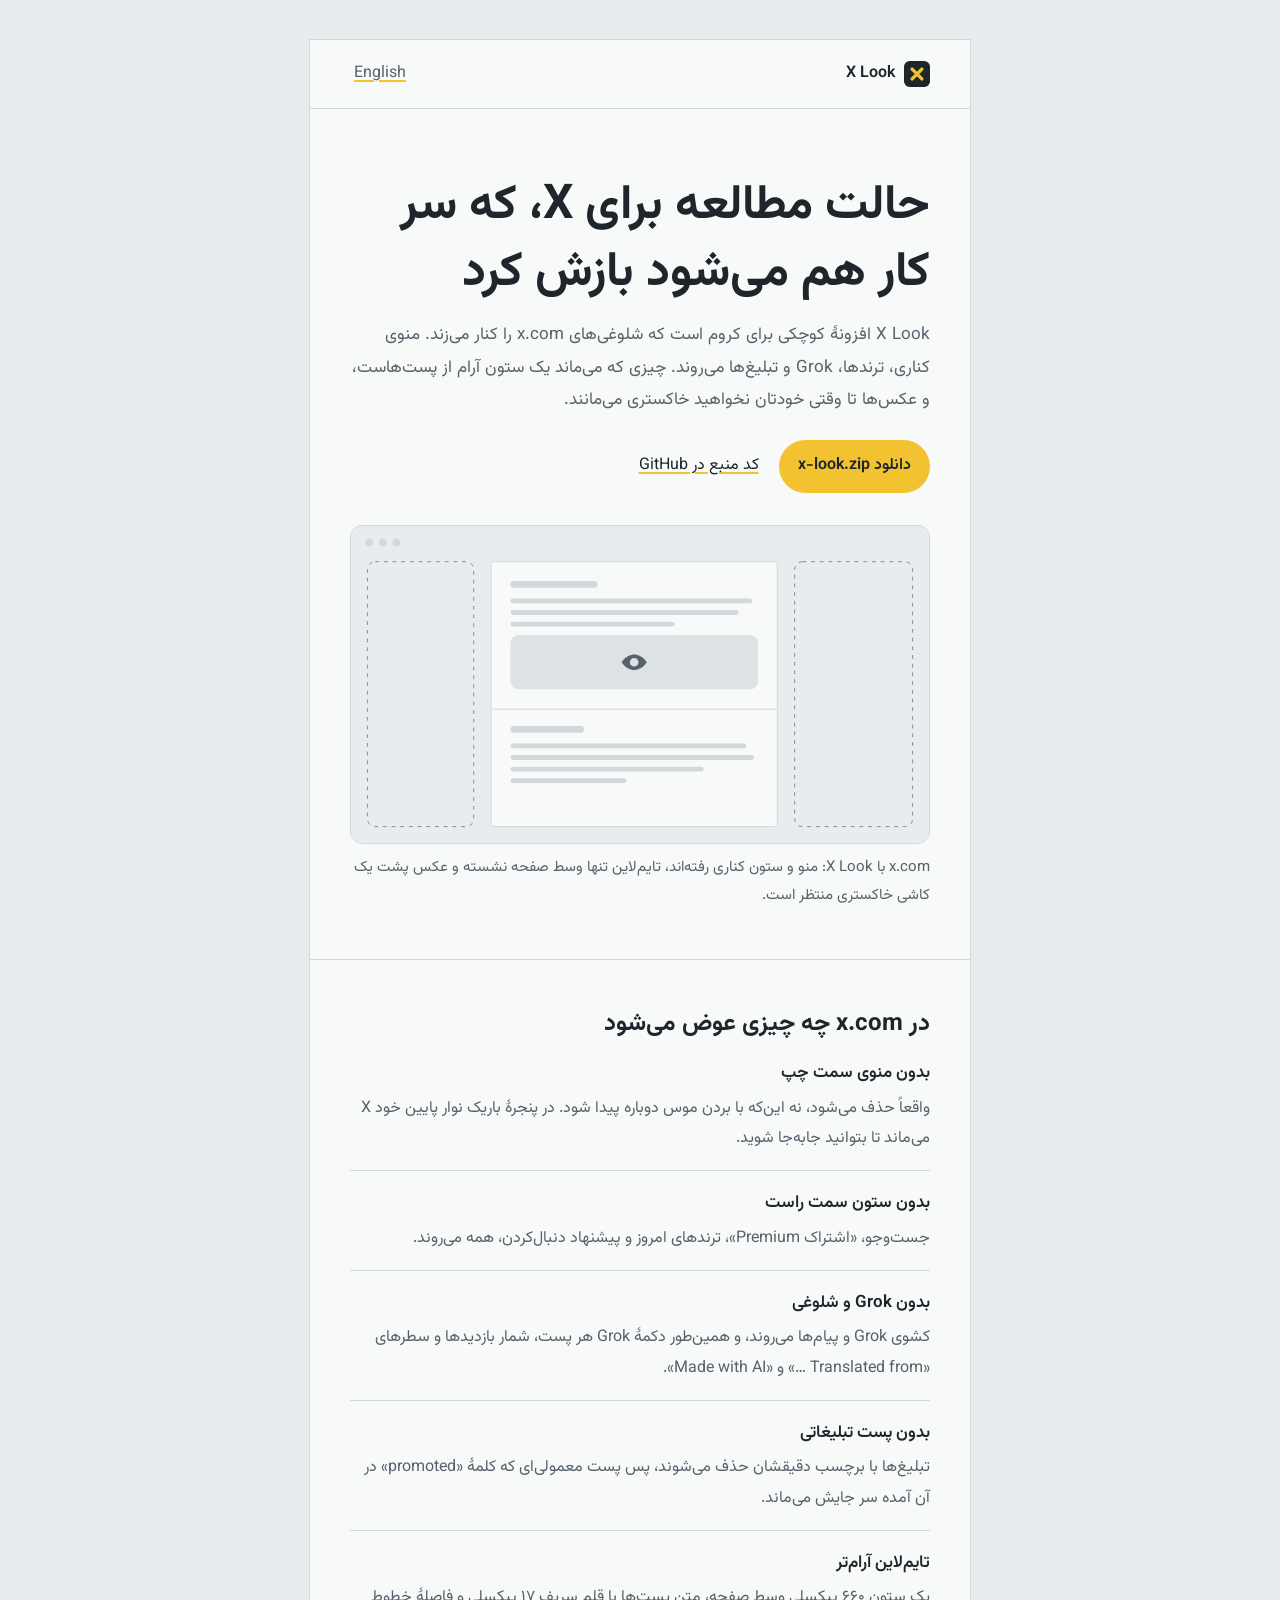
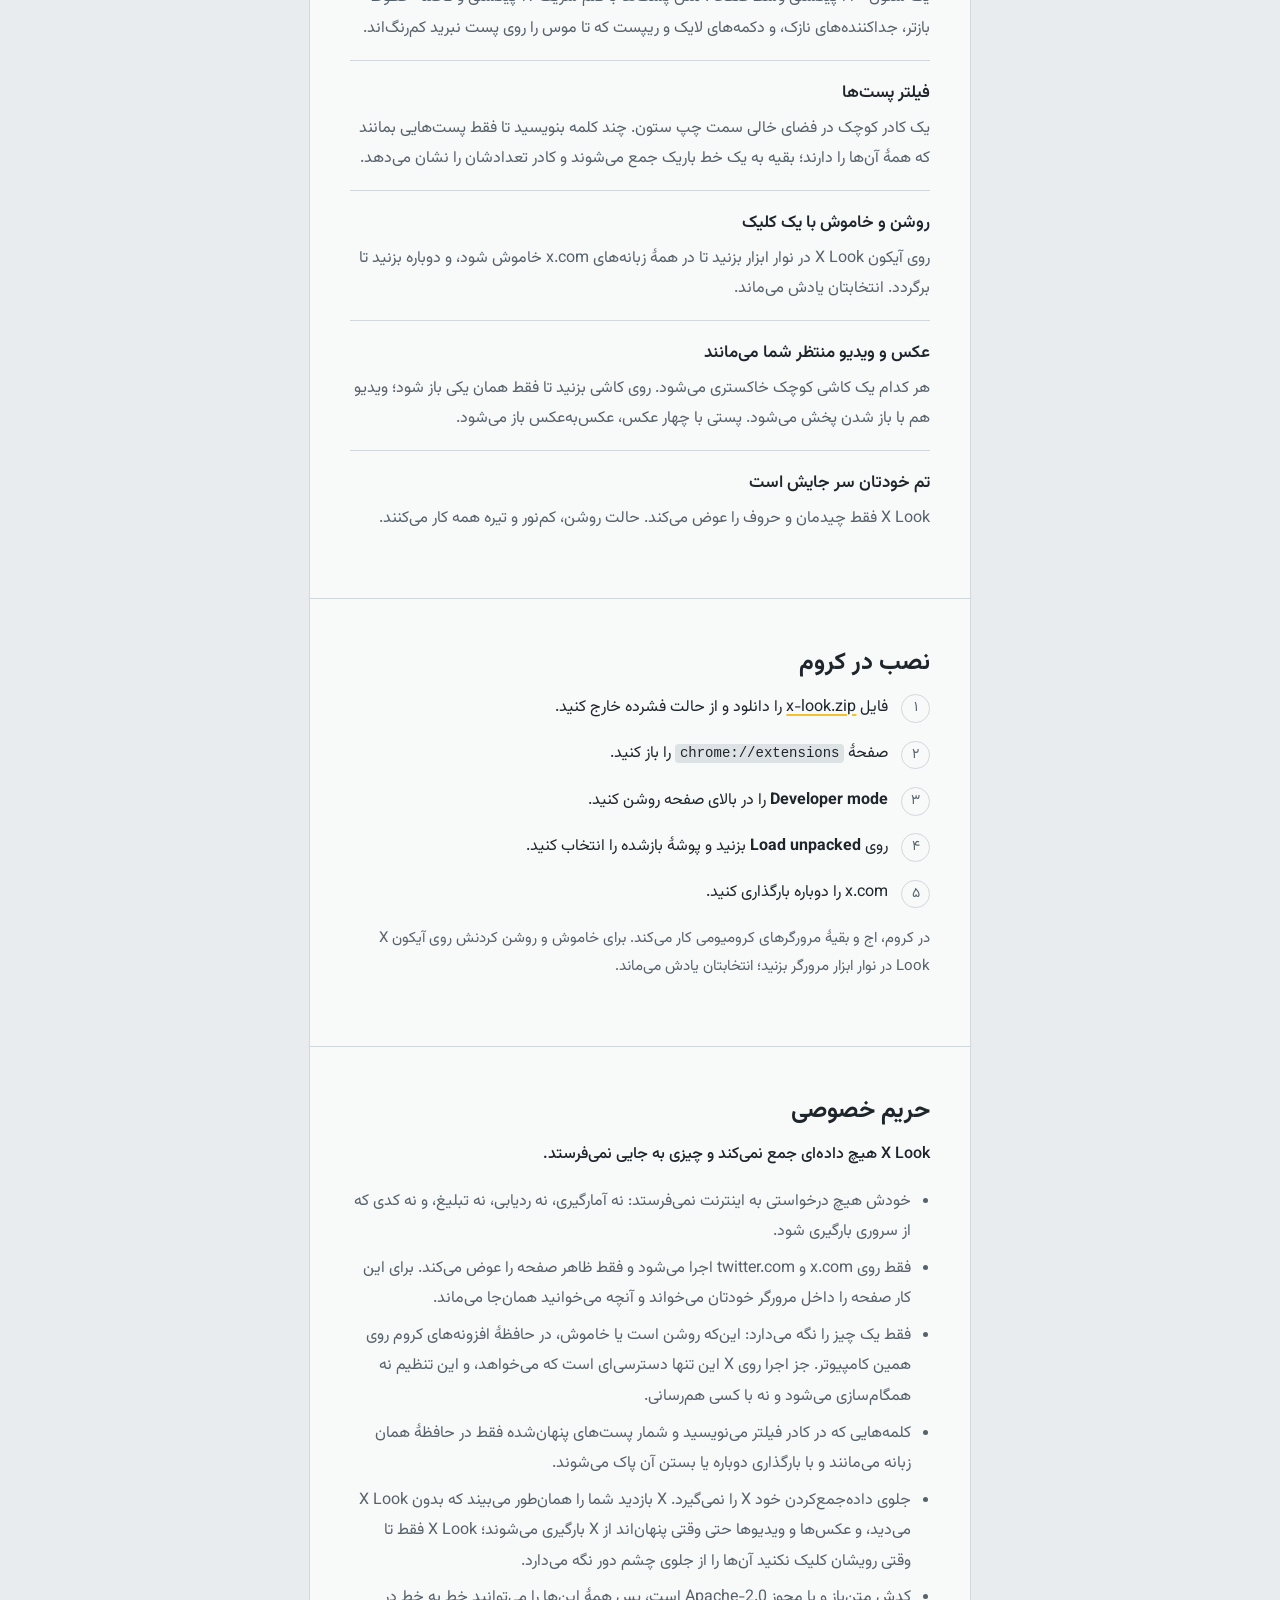
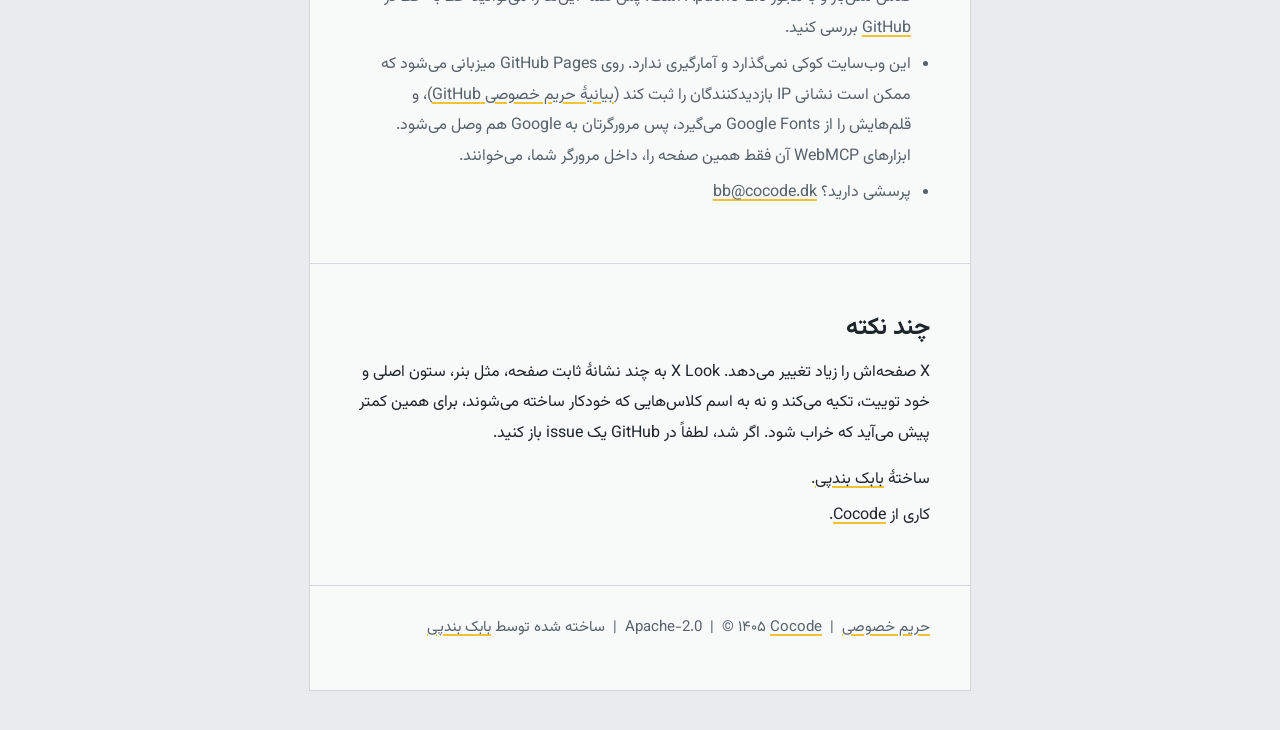
==== commit acd045cd: "docs: say hidden media is still downloaded from X The tiles only keep pictures and videos out of sig" ====
--- a/website/fa/index.html
+++ b/website/fa/index.html
@@ -160,7 +160,7 @@
           <li>فقط روی x.com و twitter.com اجرا می‌شود و فقط ظاهر صفحه را عوض می‌کند. برای این کار صفحه را داخل مرورگر خودتان می‌خواند و آنچه می‌خوانید همان‌جا می‌ماند.</li>
           <li>فقط یک چیز را نگه می‌دارد: این‌که روشن است یا خاموش، در حافظهٔ افزونه‌های کروم روی همین کامپیوتر. جز اجرا روی X این تنها دسترسی‌ای است که می‌خواهد، و این تنظیم نه همگام‌سازی می‌شود و نه با کسی هم‌رسانی.</li>
           <li>کلمه‌هایی که در کادر فیلتر می‌نویسید و شمار پست‌های پنهان‌شده فقط در حافظهٔ همان زبانه می‌مانند و با بارگذاری دوباره یا بستن آن پاک می‌شوند.</li>
-          <li>جلوی داده‌جمع‌کردن خود X را نمی‌گیرد. X بازدید شما را همان‌طور می‌بیند که بدون X Look می‌دید، و وقتی عکس یا ویدیوی پنهانی را باز می‌کنید، X آن را بارگیری می‌کند.</li>
+          <li>جلوی داده‌جمع‌کردن خود X را نمی‌گیرد. X بازدید شما را همان‌طور می‌بیند که بدون X Look می‌دید، و عکس‌ها و ویدیوها حتی وقتی پنهان‌اند از X بارگیری می‌شوند؛ X Look فقط تا وقتی رویشان کلیک نکنید آن‌ها را از جلوی چشم دور نگه می‌دارد.</li>
           <li>کدش متن‌باز و با مجوز Apache-2.0 است، پس همهٔ این‌ها را می‌توانید خط به خط در <a href="https://github.com/cocodedk/x-look">GitHub</a> بررسی کنید.</li>
           <li>این وب‌سایت کوکی نمی‌گذارد و آمارگیری ندارد. روی GitHub Pages میزبانی می‌شود که ممکن است نشانی IP بازدیدکنندگان را ثبت کند (<a href="https://docs.github.com/en/site-policy/privacy-policies/github-general-privacy-statement" target="_blank" rel="noreferrer">بیانیهٔ حریم خصوصی GitHub</a>)، و قلم‌هایش را از Google Fonts می‌گیرد، پس مرورگرتان به Google هم وصل می‌شود. ابزارهای WebMCP آن فقط همین صفحه را، داخل مرورگر شما، می‌خوانند.</li>
           <li>پرسشی دارید؟ <a href="mailto:bb@cocode.dk">bb@cocode.dk</a></li>
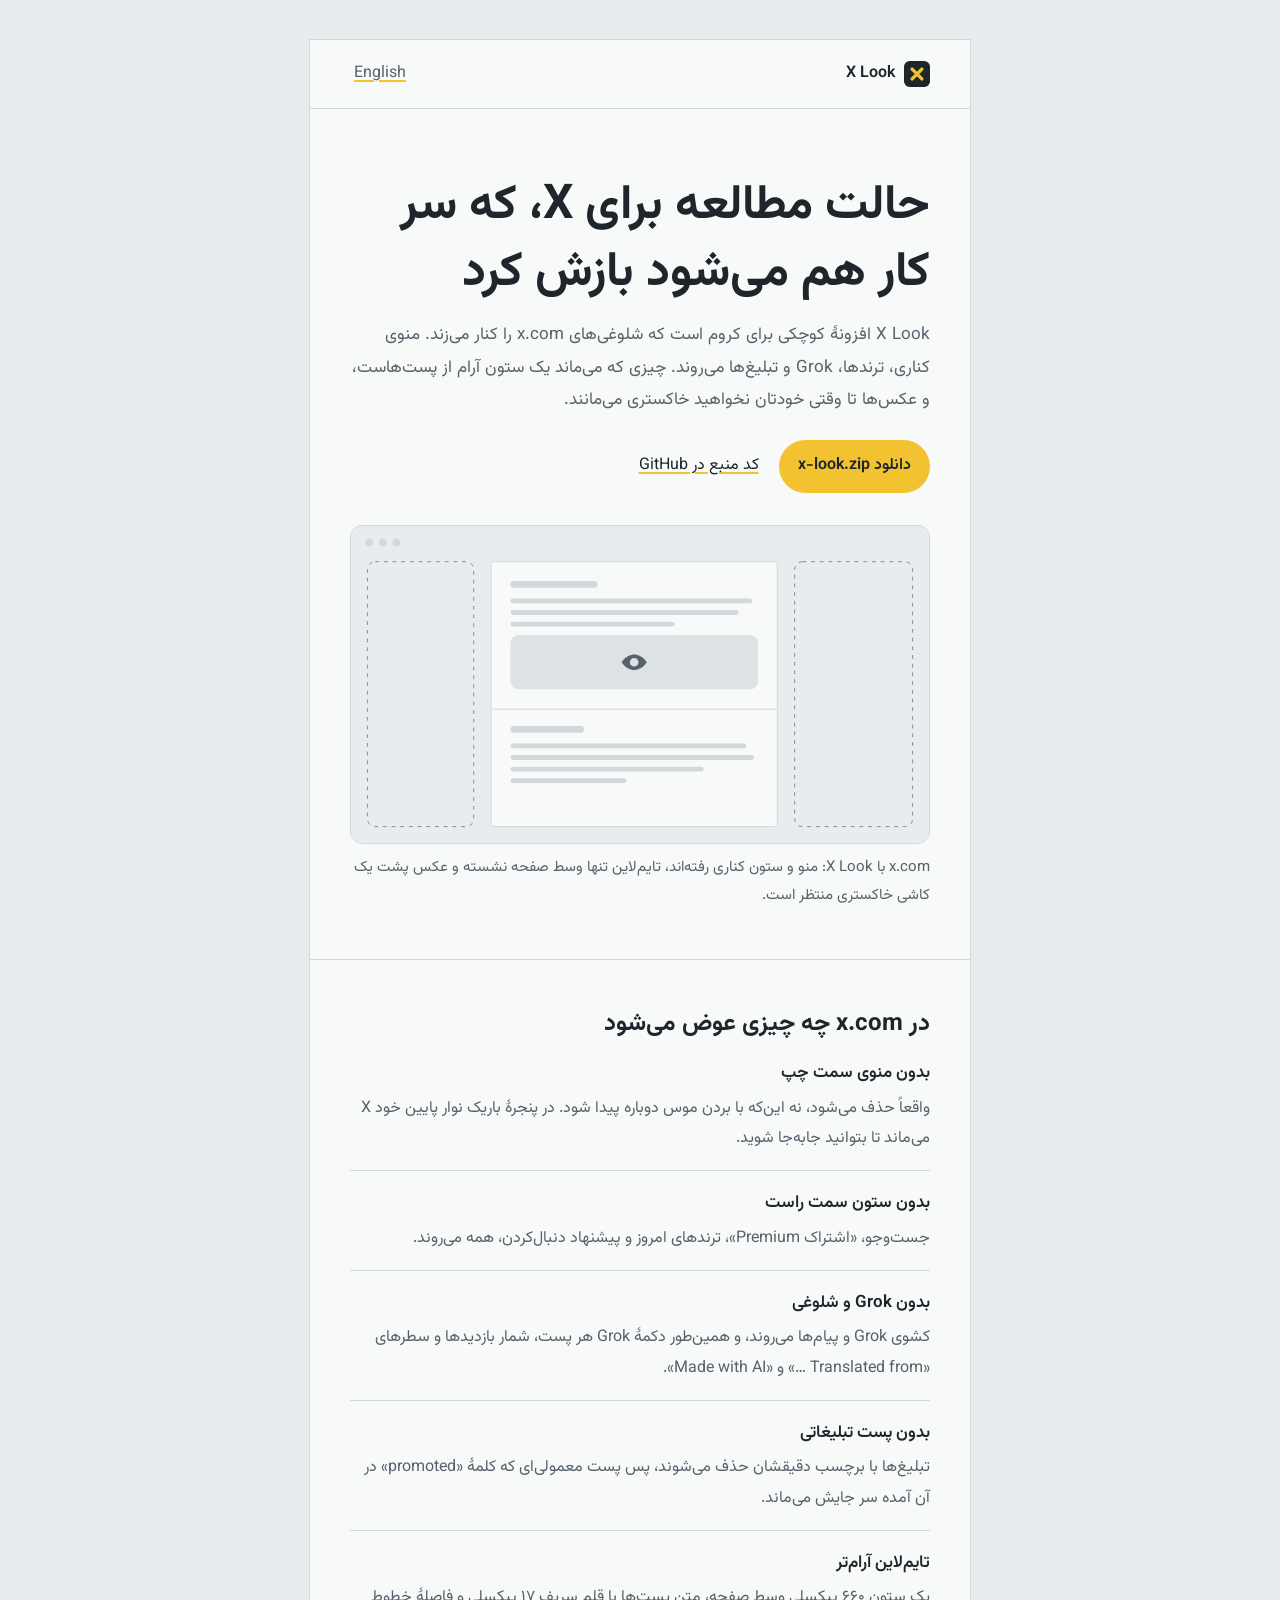
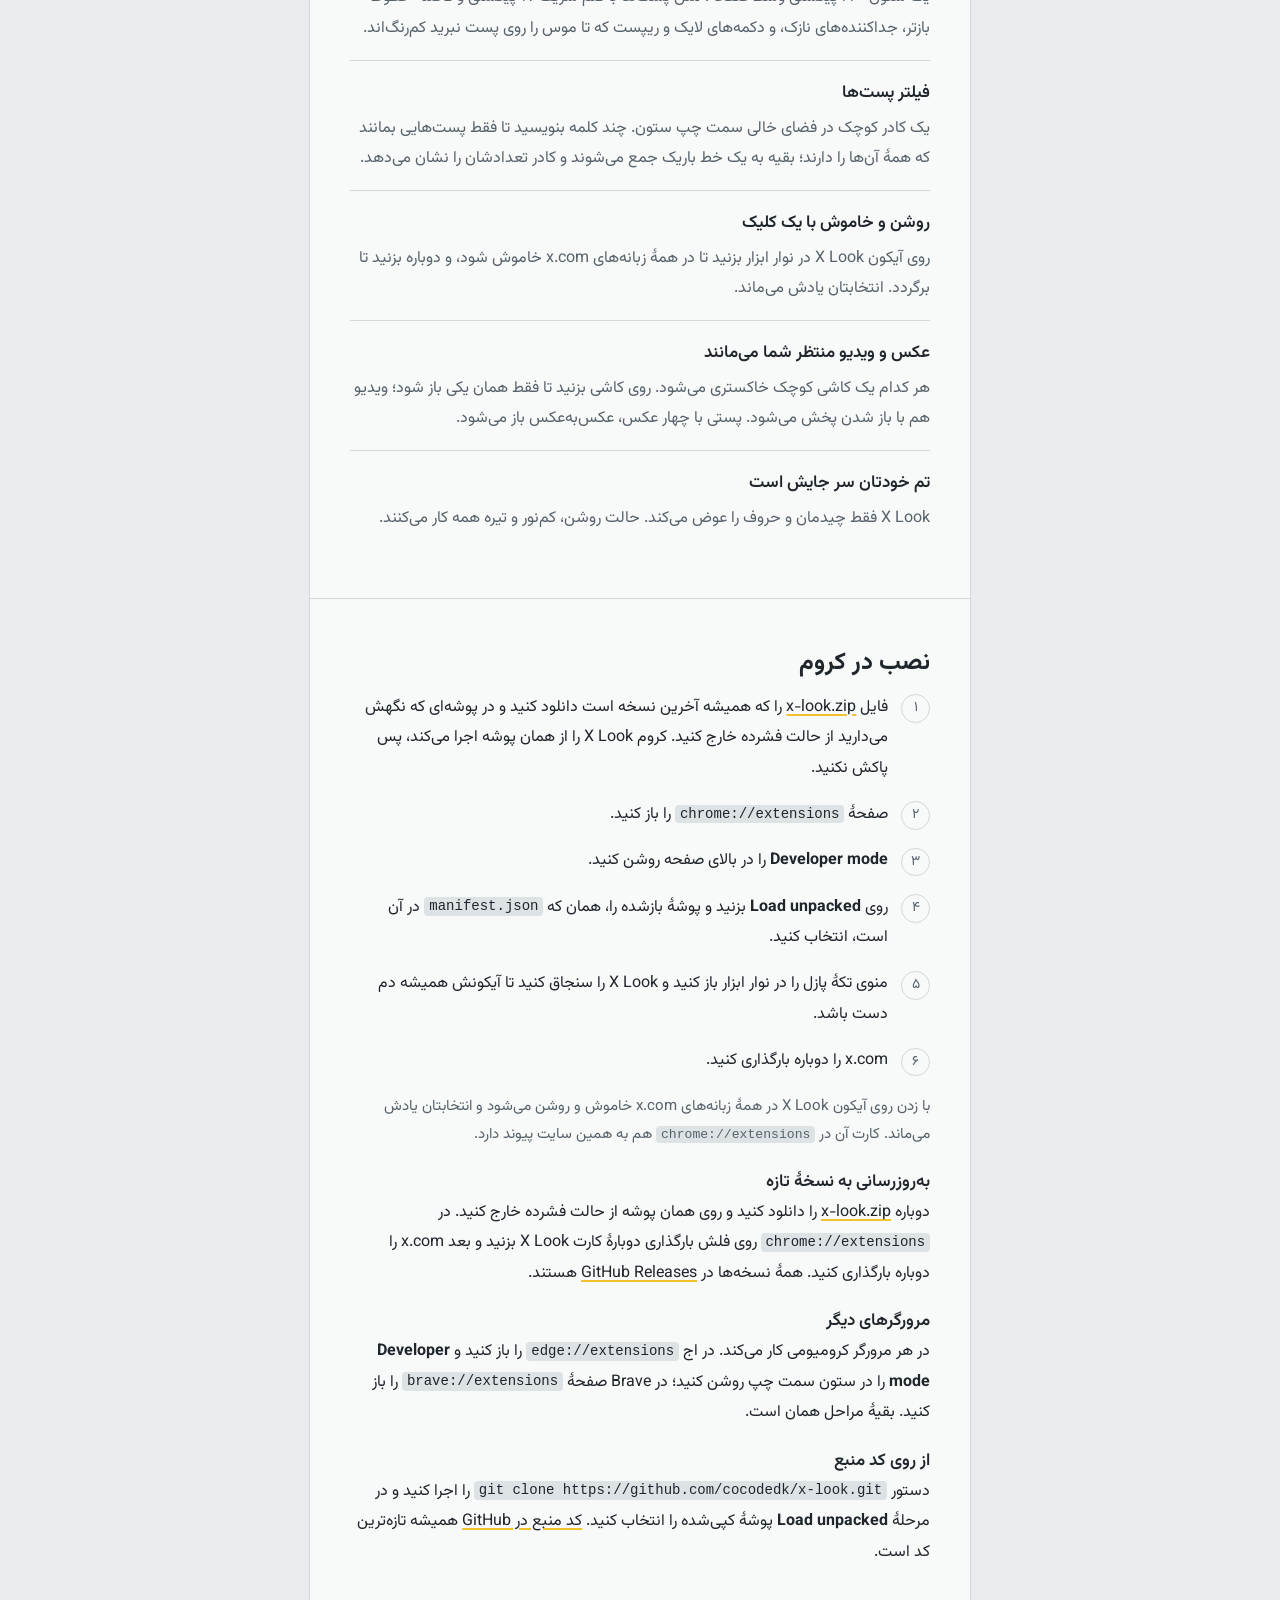
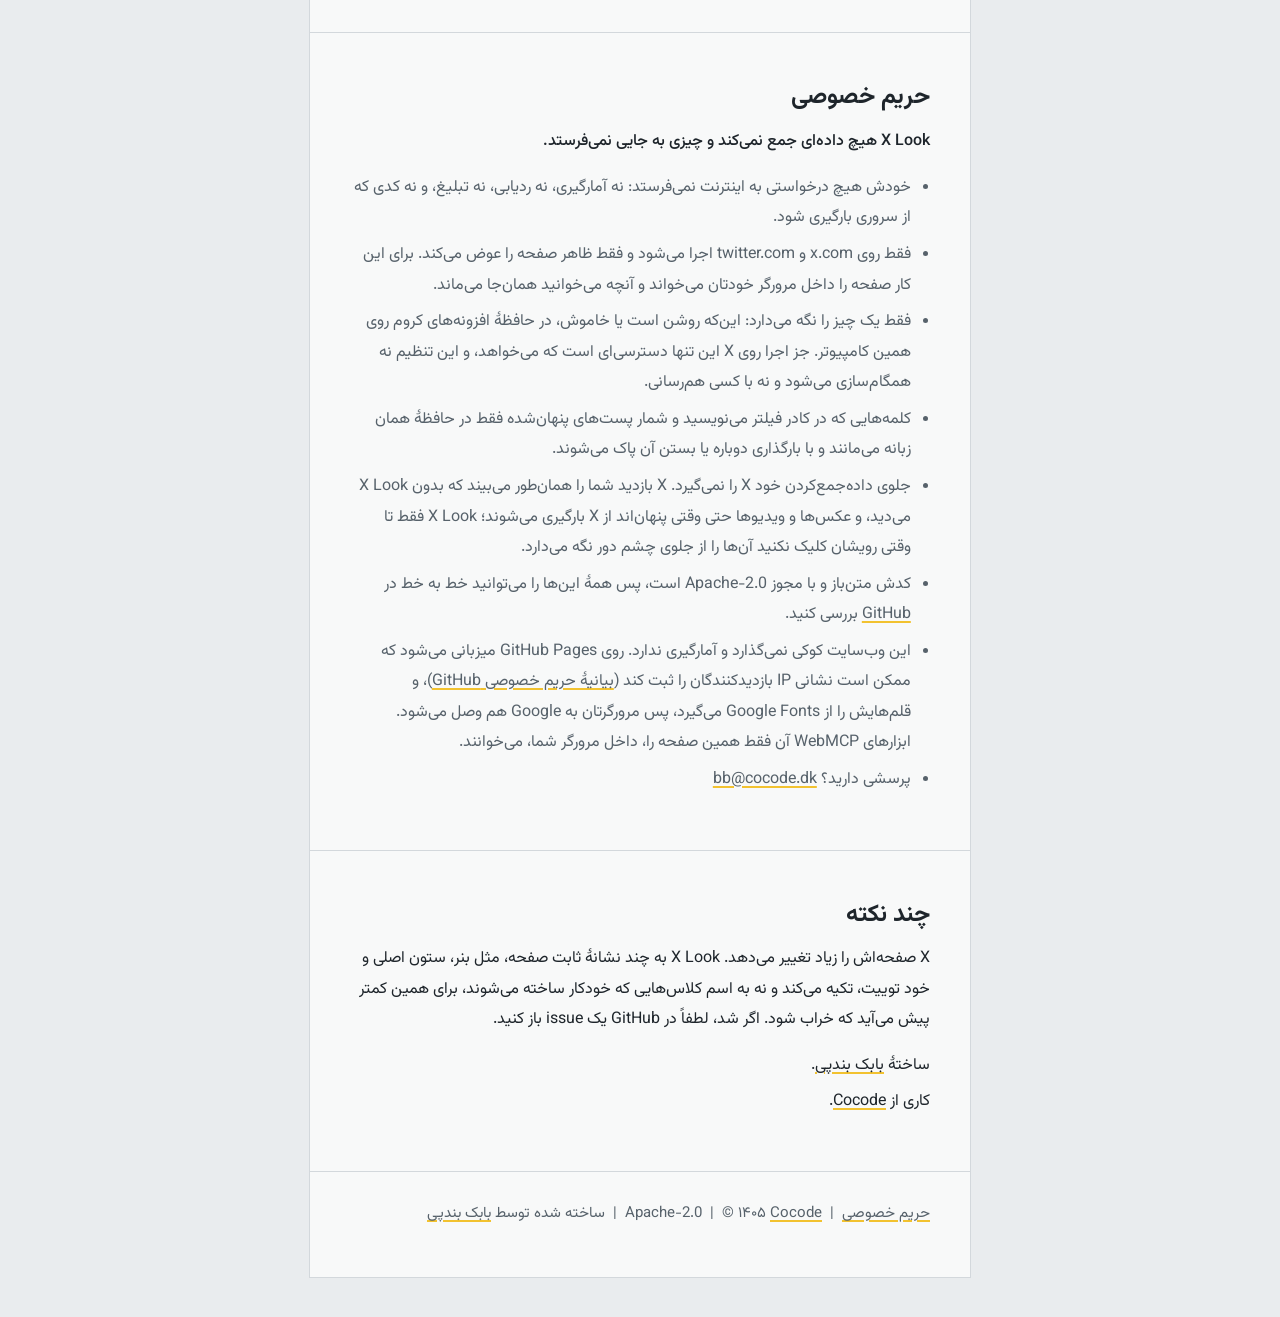
==== commit 18c80f4c: "feat: link the extension to its site and spell out installing - manifest homepage_url points to http" ====
--- a/website/fa/index.html
+++ b/website/fa/index.html
@@ -143,13 +143,20 @@
       <section id="install" aria-labelledby="install-h">
         <h2 id="install-h">نصب در کروم</h2>
         <ol class="steps">
-          <li>فایل <a href="https://github.com/cocodedk/x-look/releases/latest/download/x-look.zip">x-look.zip</a> را دانلود و از حالت فشرده خارج کنید.</li>
+          <li>فایل <a href="https://github.com/cocodedk/x-look/releases/latest/download/x-look.zip">x-look.zip</a> را که همیشه آخرین نسخه است دانلود کنید و در پوشه‌ای که نگهش می‌دارید از حالت فشرده خارج کنید. کروم X Look را از همان پوشه اجرا می‌کند، پس پاکش نکنید.</li>
           <li>صفحهٔ <code>chrome://extensions</code> را باز کنید.</li>
           <li><strong>Developer mode</strong> را در بالای صفحه روشن کنید.</li>
-          <li>روی <strong>Load unpacked</strong> بزنید و پوشهٔ بازشده را انتخاب کنید.</li>
+          <li>روی <strong>Load unpacked</strong> بزنید و پوشهٔ بازشده را، همان که <code>manifest.json</code> در آن است، انتخاب کنید.</li>
+          <li>منوی تکهٔ پازل را در نوار ابزار باز کنید و X Look را سنجاق کنید تا آیکونش همیشه دم دست باشد.</li>
           <li>x.com را دوباره بارگذاری کنید.</li>
         </ol>
-        <p class="note">در کروم، اج و بقیهٔ مرورگرهای کرومیومی کار می‌کند. برای خاموش و روشن کردنش روی آیکون X Look در نوار ابزار مرورگر بزنید؛ انتخابتان یادش می‌ماند.</p>
+        <p class="note">با زدن روی آیکون X Look در همهٔ زبانه‌های x.com خاموش و روشن می‌شود و انتخابتان یادش می‌ماند. کارت آن در <code>chrome://extensions</code> هم به همین سایت پیوند دارد.</p>
+        <h3>به‌روزرسانی به نسخهٔ تازه</h3>
+        <p>دوباره <a href="https://github.com/cocodedk/x-look/releases/latest/download/x-look.zip">x-look.zip</a> را دانلود کنید و روی همان پوشه از حالت فشرده خارج کنید. در <code>chrome://extensions</code> روی فلش بارگذاری دوبارهٔ کارت X Look بزنید و بعد x.com را دوباره بارگذاری کنید. همهٔ نسخه‌ها در <a href="https://github.com/cocodedk/x-look/releases">GitHub Releases</a> هستند.</p>
+        <h3>مرورگرهای دیگر</h3>
+        <p>در هر مرورگر کرومیومی کار می‌کند. در اج <code>edge://extensions</code> را باز کنید و <strong>Developer mode</strong> را در ستون سمت چپ روشن کنید؛ در Brave صفحهٔ <code>brave://extensions</code> را باز کنید. بقیهٔ مراحل همان است.</p>
+        <h3>از روی کد منبع</h3>
+        <p>دستور <code>git clone https://github.com/cocodedk/x-look.git</code> را اجرا کنید و در مرحلهٔ <strong>Load unpacked</strong> پوشهٔ کپی‌شده را انتخاب کنید. <a href="https://github.com/cocodedk/x-look">کد منبع در GitHub</a> همیشه تازه‌ترین کد است.</p>
       </section>
 
       <section id="privacy" aria-labelledby="privacy-h">
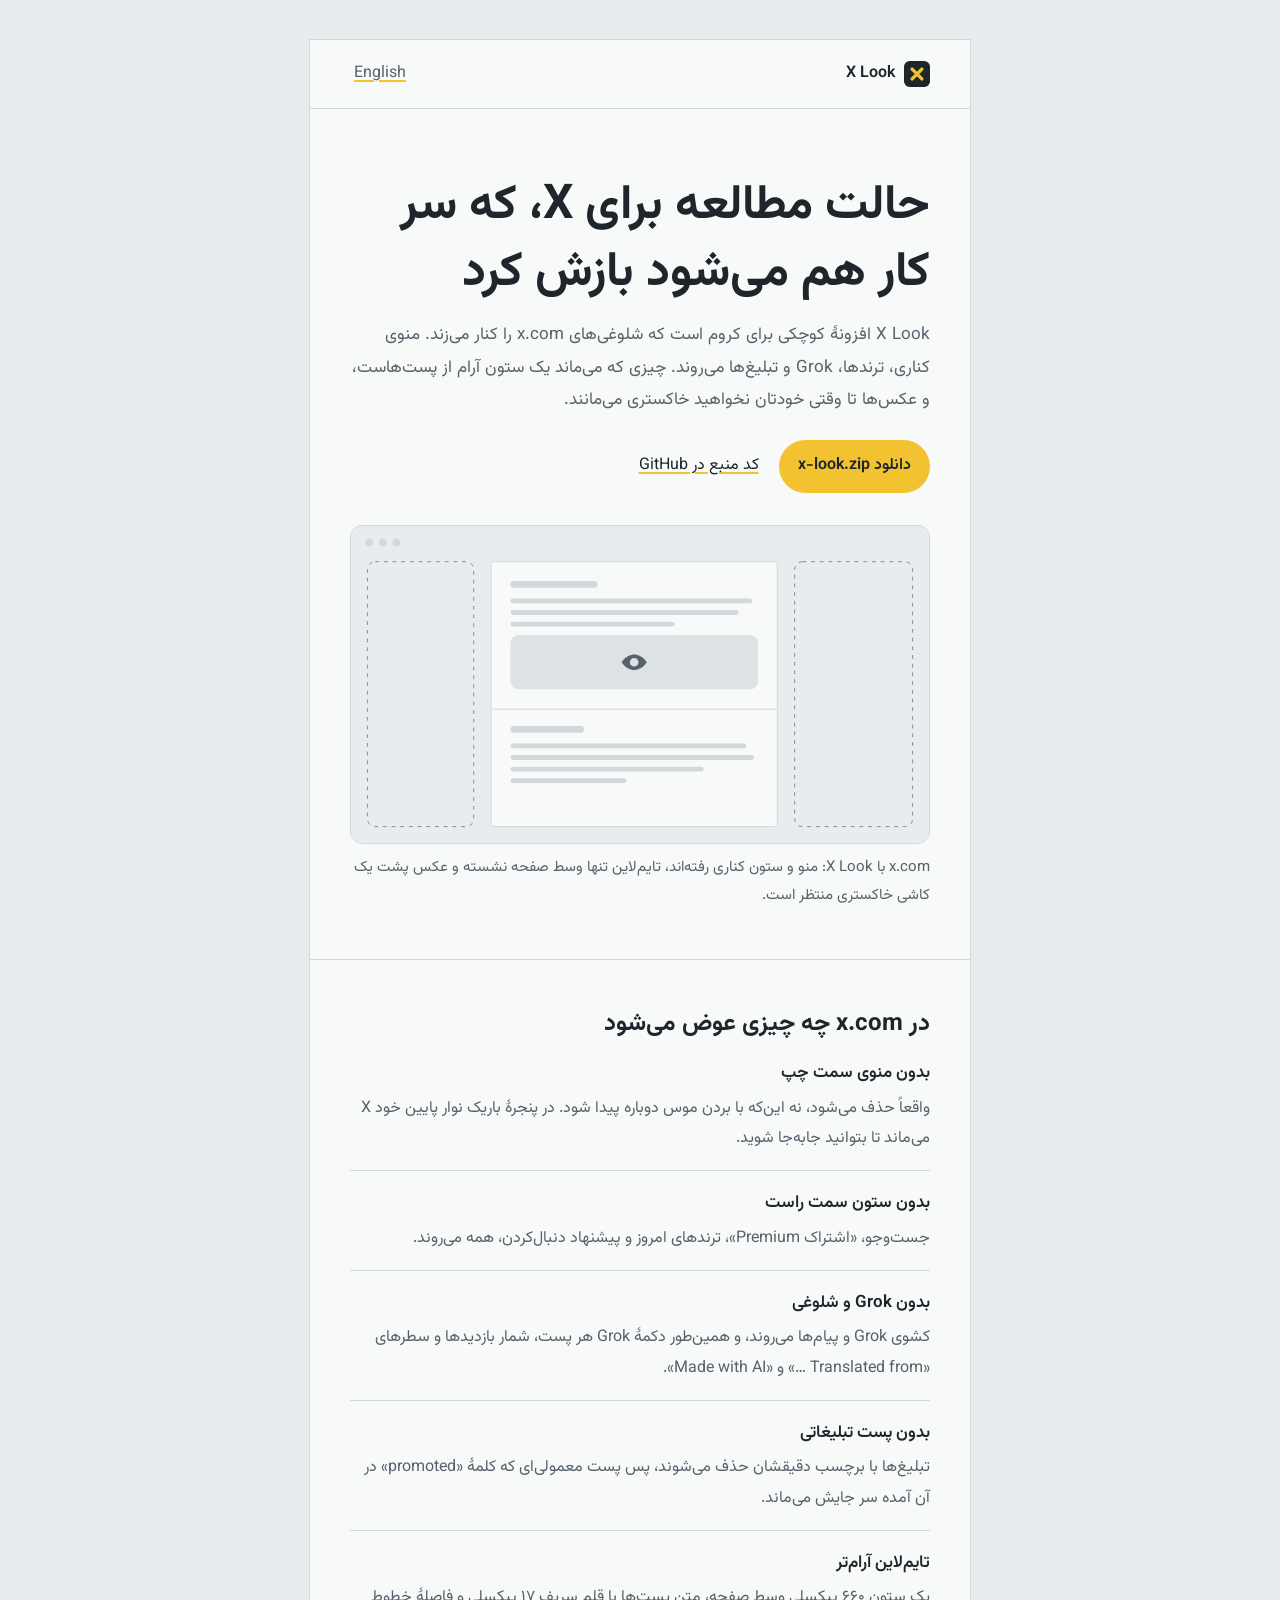
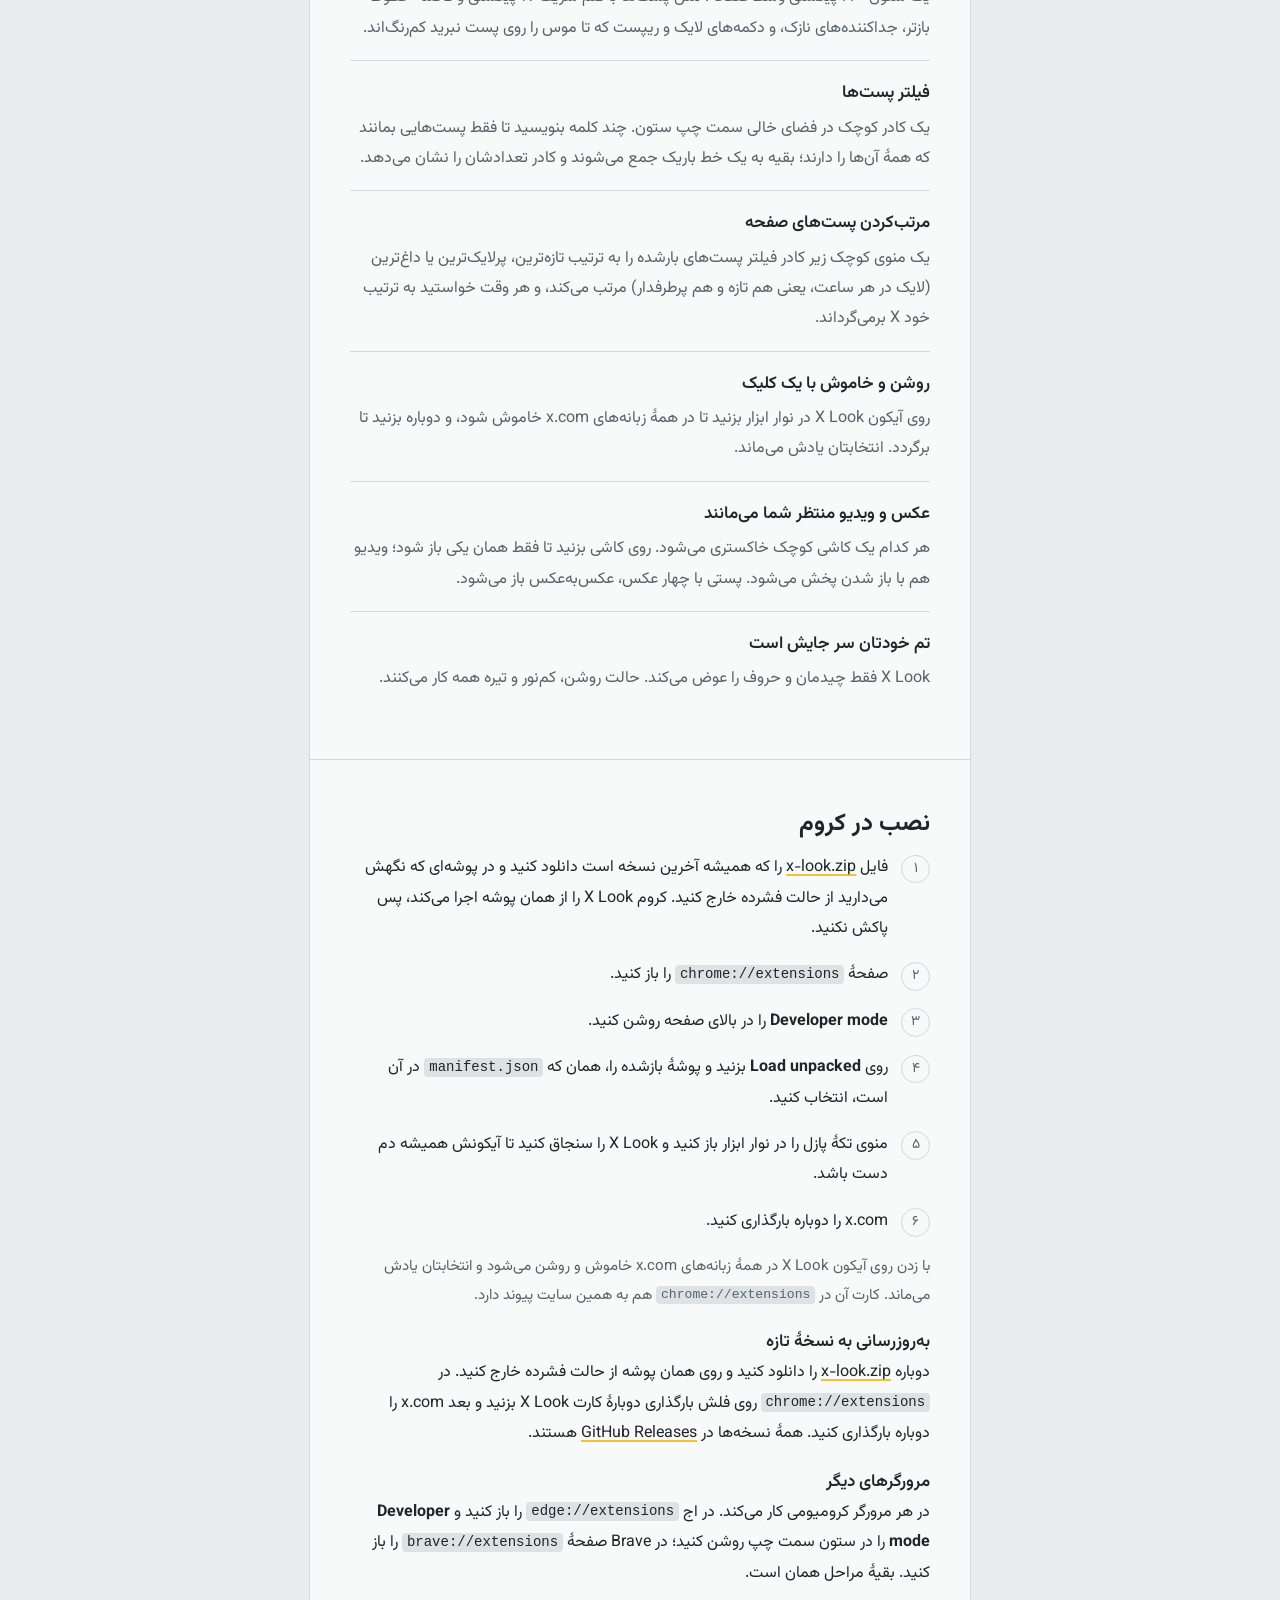
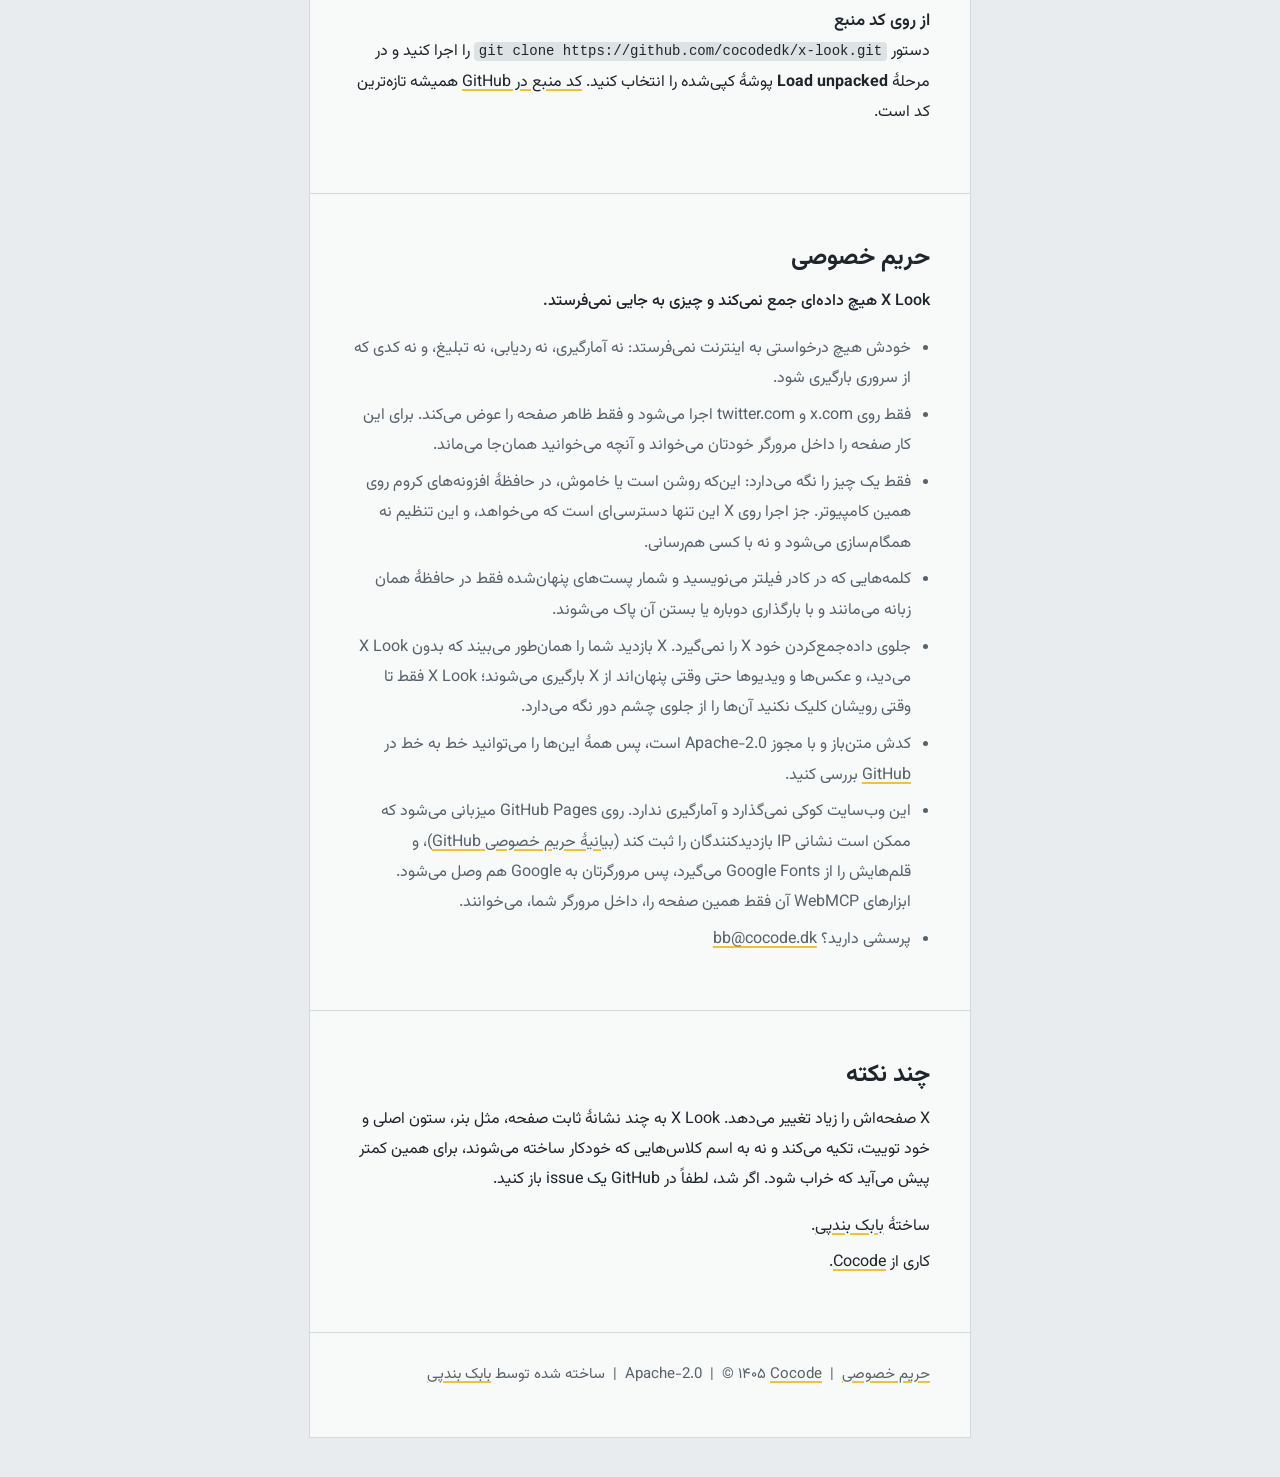
==== commit 4844eb54: "feat: sort the posts on the page by newest, most liked or popular now - sort.js: a menu under the fi" ====
--- a/website/fa/index.html
+++ b/website/fa/index.html
@@ -134,6 +134,7 @@
           <li data-feature><h3>بدون پست تبلیغاتی</h3><p>تبلیغ‌ها با برچسب دقیقشان حذف می‌شوند، پس پست معمولی‌ای که کلمهٔ «promoted» در آن آمده سر جایش می‌ماند.</p></li>
           <li data-feature><h3>تایم‌لاین آرام‌تر</h3><p>یک ستون ۶۶۰ پیکسلی وسط صفحه، متن پست‌ها با قلم سریف ۱۷ پیکسلی و فاصلهٔ خطوط بازتر، جداکننده‌های نازک، و دکمه‌های لایک و ریپست که تا موس را روی پست نبرید کم‌رنگ‌اند.</p></li>
           <li data-feature><h3>فیلتر پست‌ها</h3><p>یک کادر کوچک در فضای خالی سمت چپ ستون. چند کلمه بنویسید تا فقط پست‌هایی بمانند که همهٔ آن‌ها را دارند؛ بقیه به یک خط باریک جمع می‌شوند و کادر تعدادشان را نشان می‌دهد.</p></li>
+          <li data-feature><h3>مرتب‌کردن پست‌های صفحه</h3><p>یک منوی کوچک زیر کادر فیلتر پست‌های بارشده را به ترتیب تازه‌ترین، پرلایک‌ترین یا داغ‌ترین (لایک در هر ساعت، یعنی هم تازه و هم پرطرفدار) مرتب می‌کند، و هر وقت خواستید به ترتیب خود X برمی‌گرداند.</p></li>
           <li data-feature><h3>روشن و خاموش با یک کلیک</h3><p>روی آیکون X Look در نوار ابزار بزنید تا در همهٔ زبانه‌های x.com خاموش شود، و دوباره بزنید تا برگردد. انتخابتان یادش می‌ماند.</p></li>
           <li data-feature><h3>عکس و ویدیو منتظر شما می‌مانند</h3><p>هر کدام یک کاشی کوچک خاکستری می‌شود. روی کاشی بزنید تا فقط همان یکی باز شود؛ ویدیو هم با باز شدن پخش می‌شود. پستی با چهار عکس، عکس‌به‌عکس باز می‌شود.</p></li>
           <li data-feature><h3>تم خودتان سر جایش است</h3><p>X Look فقط چیدمان و حروف را عوض می‌کند. حالت روشن، کم‌نور و تیره همه کار می‌کنند.</p></li>
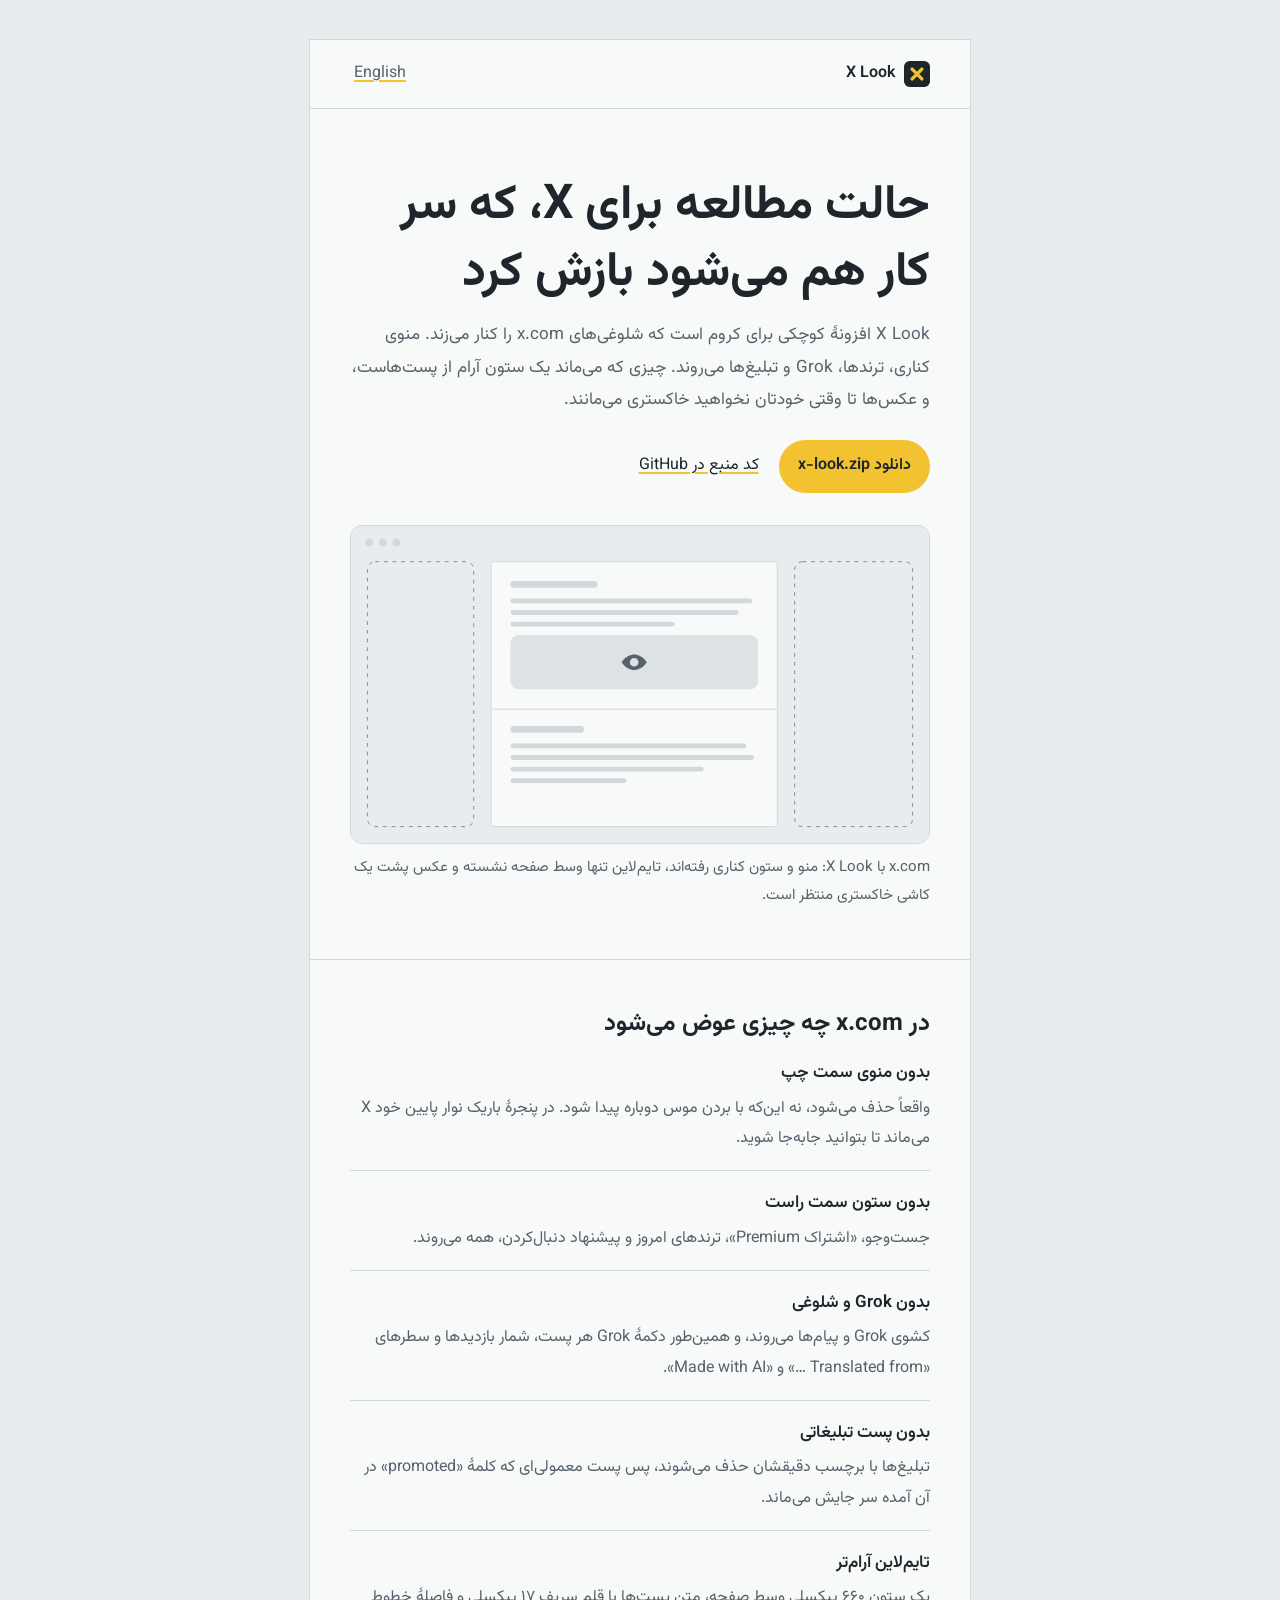
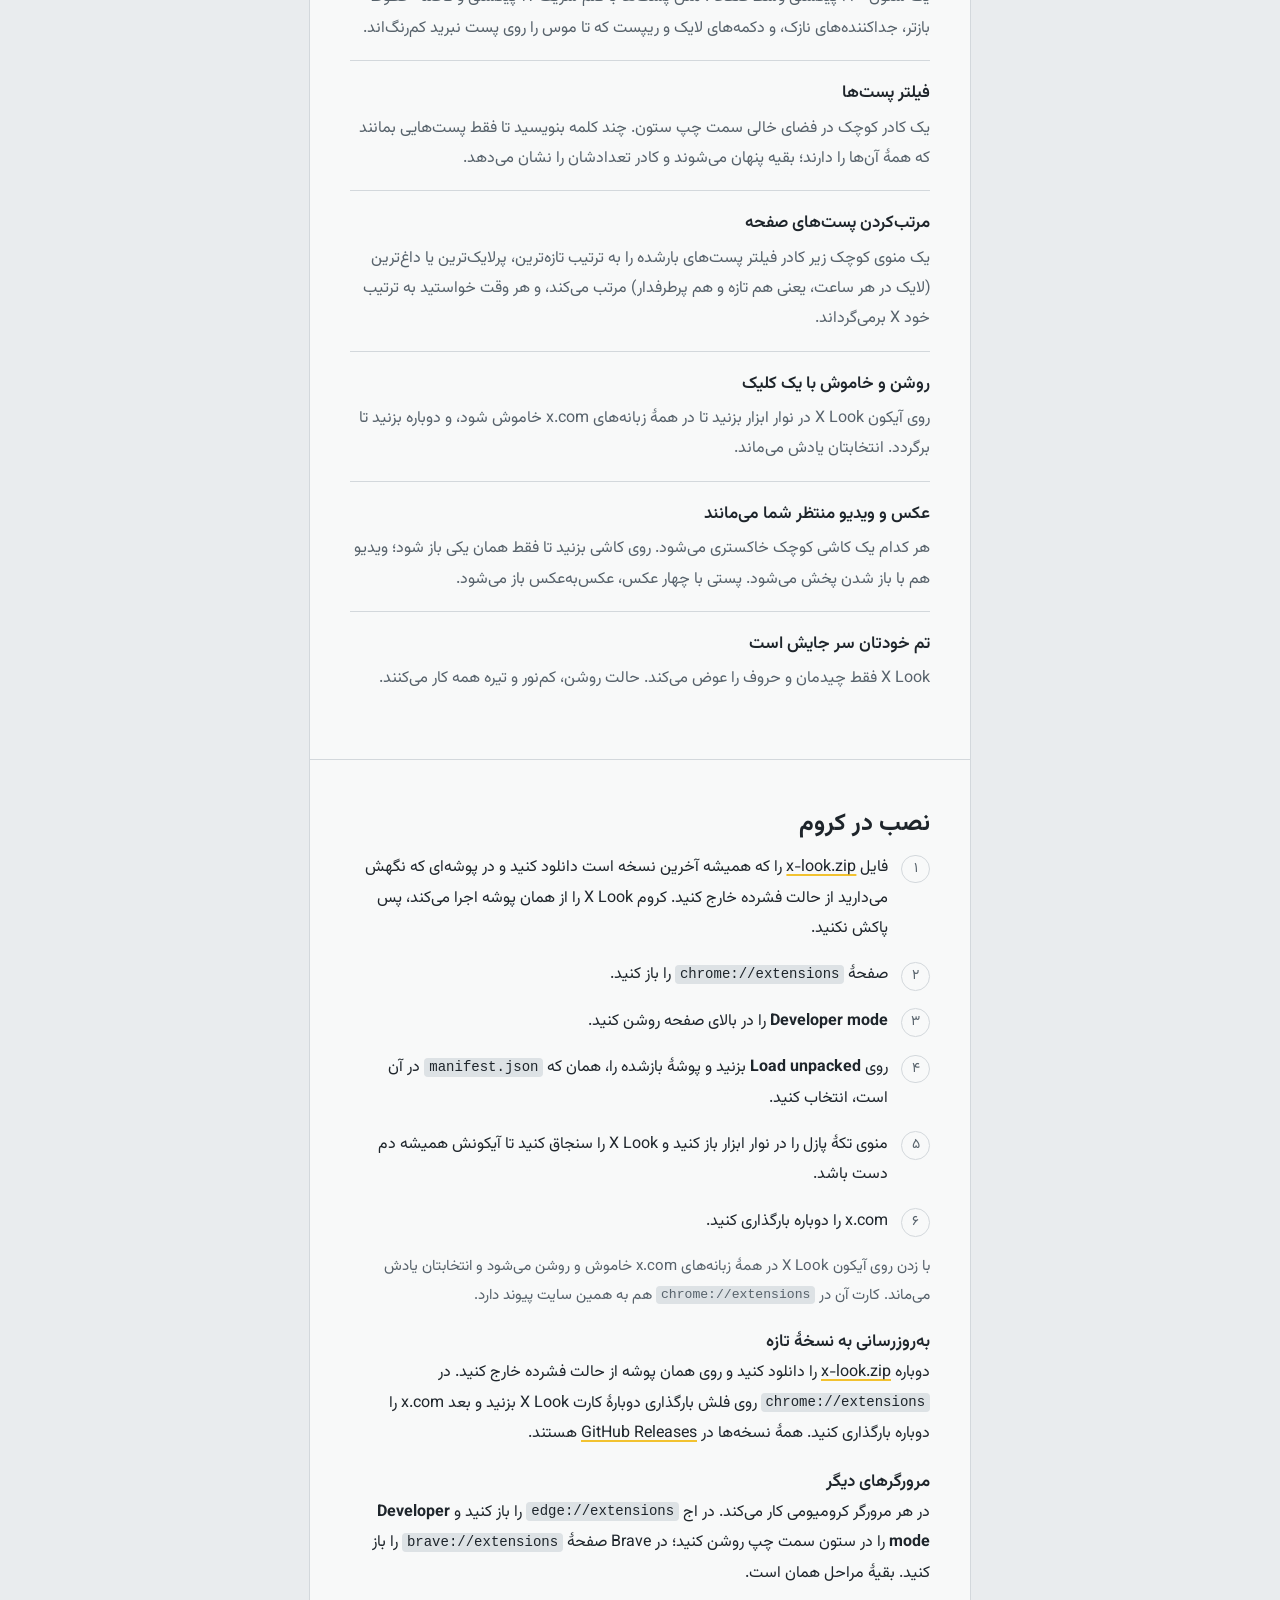
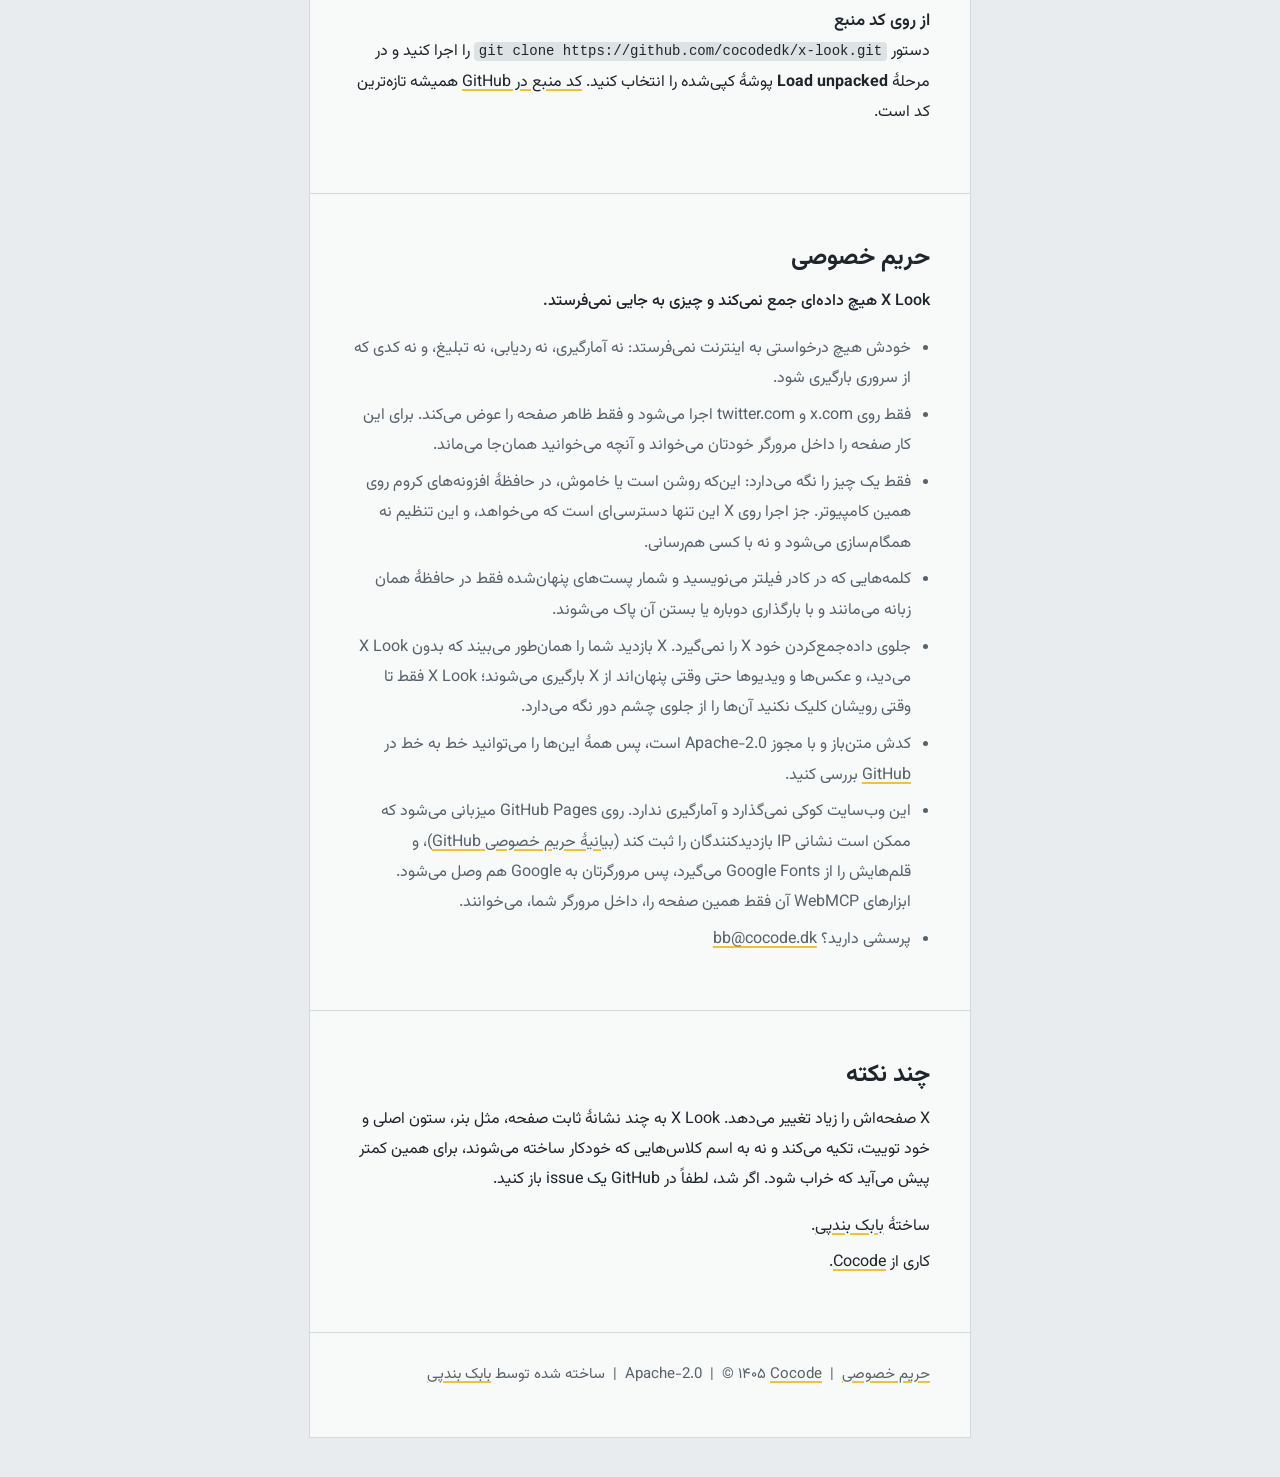
==== commit c4342007: "feat: hide posts the filter leaves out Filtered posts are now removed from view instead of shrinking" ====
--- a/website/fa/index.html
+++ b/website/fa/index.html
@@ -133,7 +133,7 @@
           <li data-feature><h3>بدون Grok و شلوغی</h3><p>کشوی Grok و پیام‌ها می‌روند، و همین‌طور دکمهٔ Grok هر پست، شمار بازدیدها و سطرهای «Translated from …» و «Made with AI».</p></li>
           <li data-feature><h3>بدون پست تبلیغاتی</h3><p>تبلیغ‌ها با برچسب دقیقشان حذف می‌شوند، پس پست معمولی‌ای که کلمهٔ «promoted» در آن آمده سر جایش می‌ماند.</p></li>
           <li data-feature><h3>تایم‌لاین آرام‌تر</h3><p>یک ستون ۶۶۰ پیکسلی وسط صفحه، متن پست‌ها با قلم سریف ۱۷ پیکسلی و فاصلهٔ خطوط بازتر، جداکننده‌های نازک، و دکمه‌های لایک و ریپست که تا موس را روی پست نبرید کم‌رنگ‌اند.</p></li>
-          <li data-feature><h3>فیلتر پست‌ها</h3><p>یک کادر کوچک در فضای خالی سمت چپ ستون. چند کلمه بنویسید تا فقط پست‌هایی بمانند که همهٔ آن‌ها را دارند؛ بقیه به یک خط باریک جمع می‌شوند و کادر تعدادشان را نشان می‌دهد.</p></li>
+          <li data-feature><h3>فیلتر پست‌ها</h3><p>یک کادر کوچک در فضای خالی سمت چپ ستون. چند کلمه بنویسید تا فقط پست‌هایی بمانند که همهٔ آن‌ها را دارند؛ بقیه پنهان می‌شوند و کادر تعدادشان را نشان می‌دهد.</p></li>
           <li data-feature><h3>مرتب‌کردن پست‌های صفحه</h3><p>یک منوی کوچک زیر کادر فیلتر پست‌های بارشده را به ترتیب تازه‌ترین، پرلایک‌ترین یا داغ‌ترین (لایک در هر ساعت، یعنی هم تازه و هم پرطرفدار) مرتب می‌کند، و هر وقت خواستید به ترتیب خود X برمی‌گرداند.</p></li>
           <li data-feature><h3>روشن و خاموش با یک کلیک</h3><p>روی آیکون X Look در نوار ابزار بزنید تا در همهٔ زبانه‌های x.com خاموش شود، و دوباره بزنید تا برگردد. انتخابتان یادش می‌ماند.</p></li>
           <li data-feature><h3>عکس و ویدیو منتظر شما می‌مانند</h3><p>هر کدام یک کاشی کوچک خاکستری می‌شود. روی کاشی بزنید تا فقط همان یکی باز شود؛ ویدیو هم با باز شدن پخش می‌شود. پستی با چهار عکس، عکس‌به‌عکس باز می‌شود.</p></li>
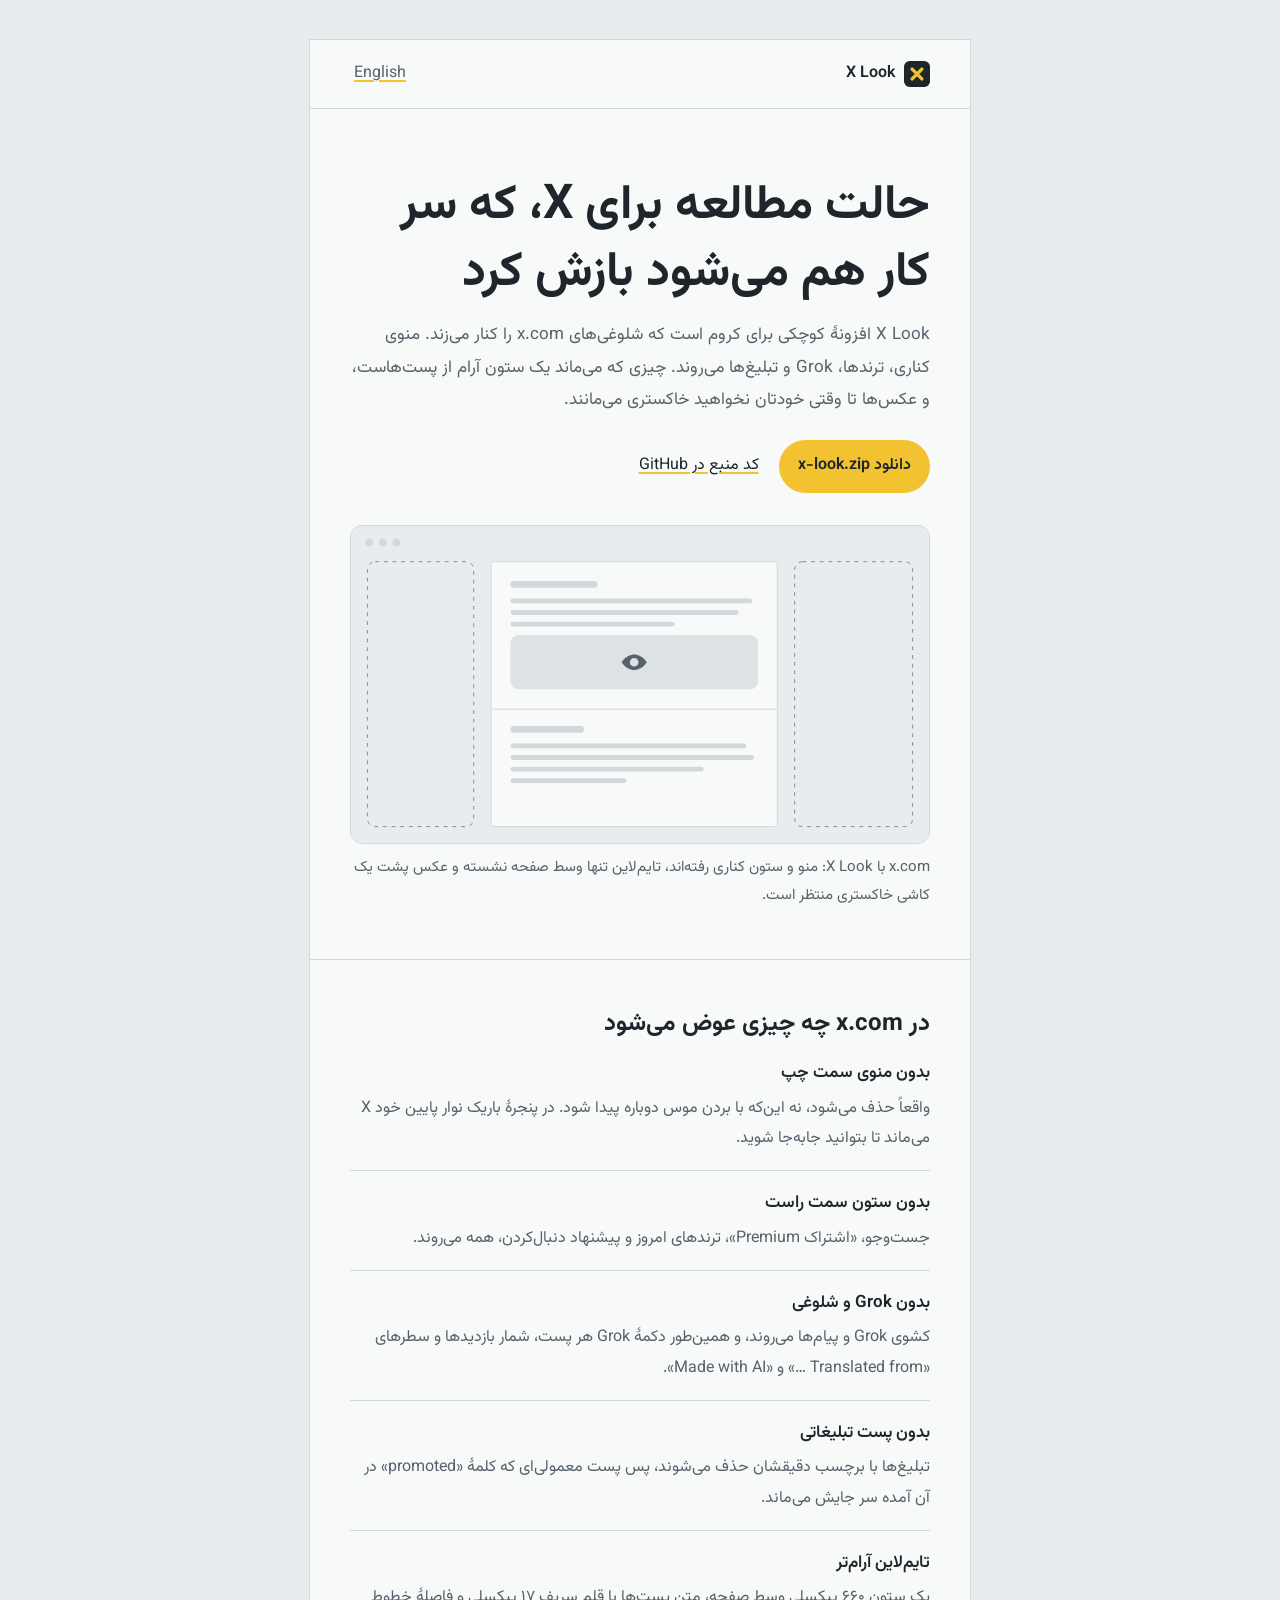
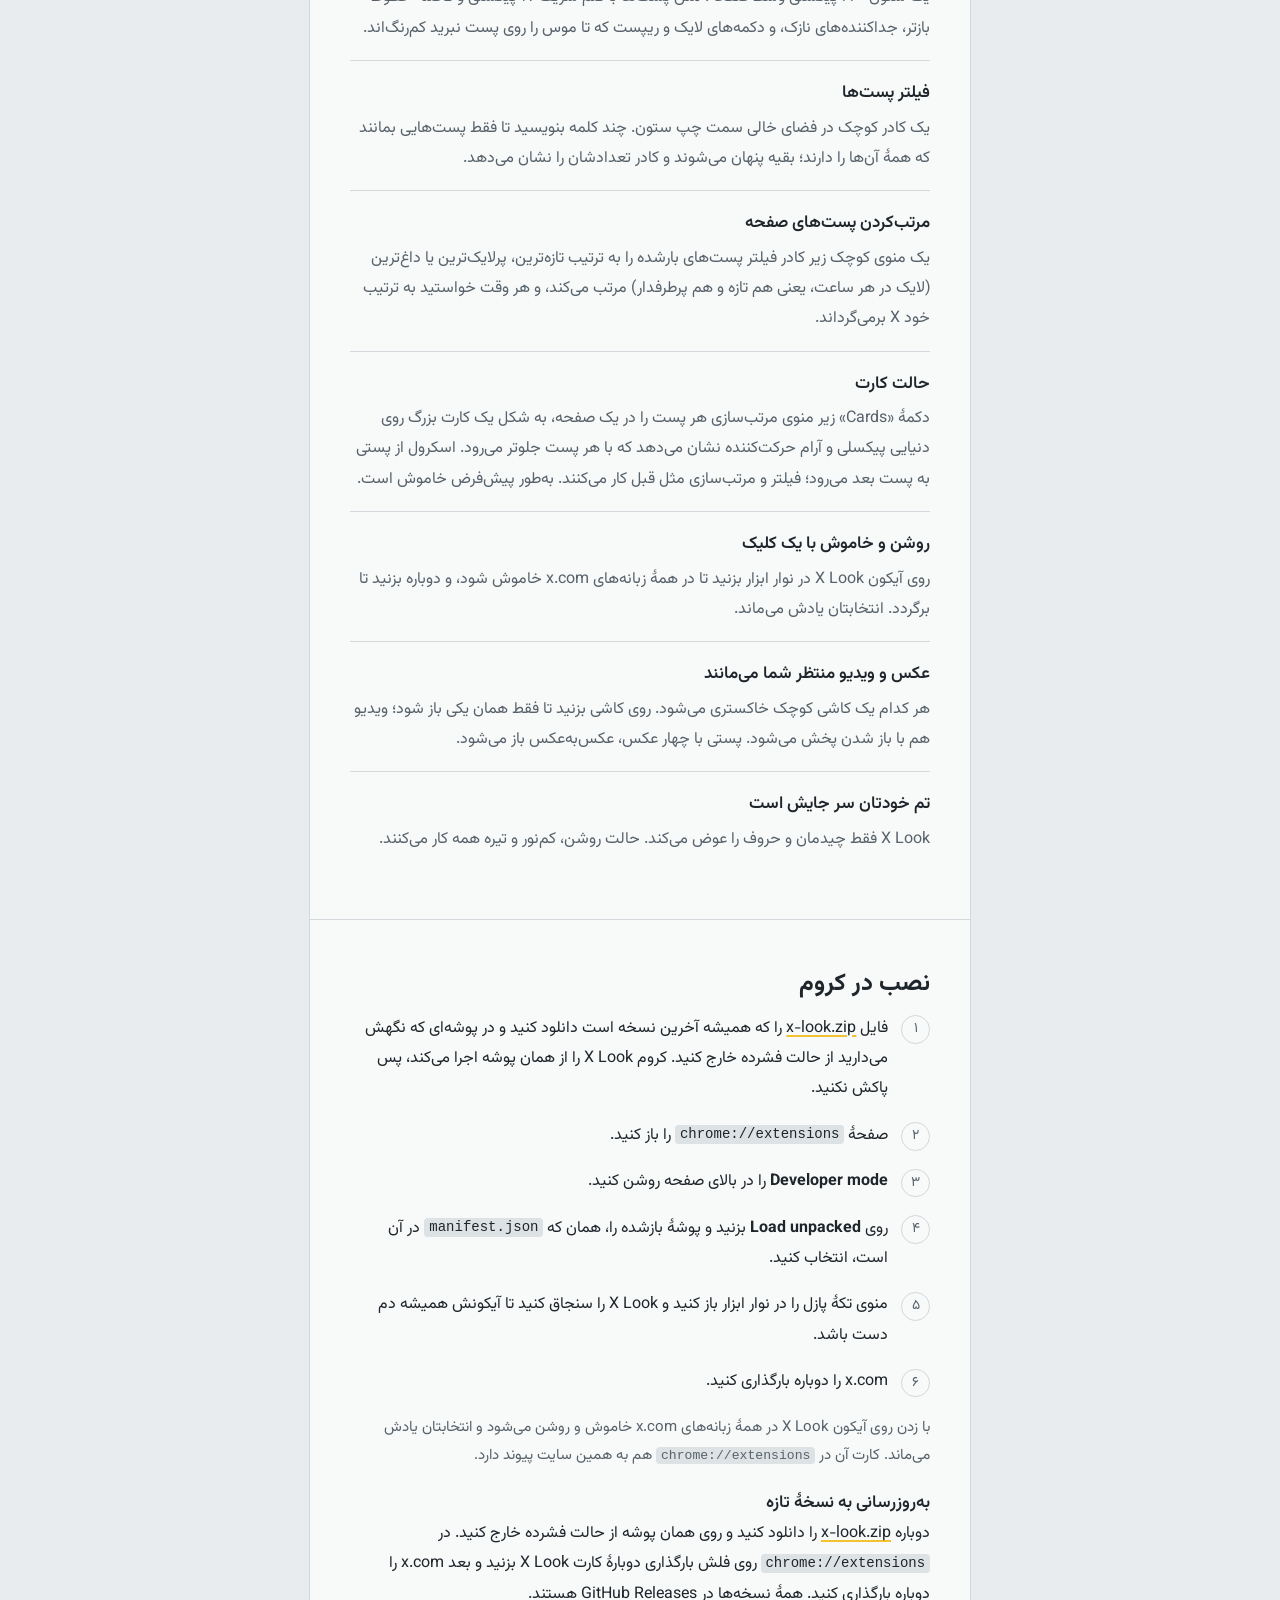
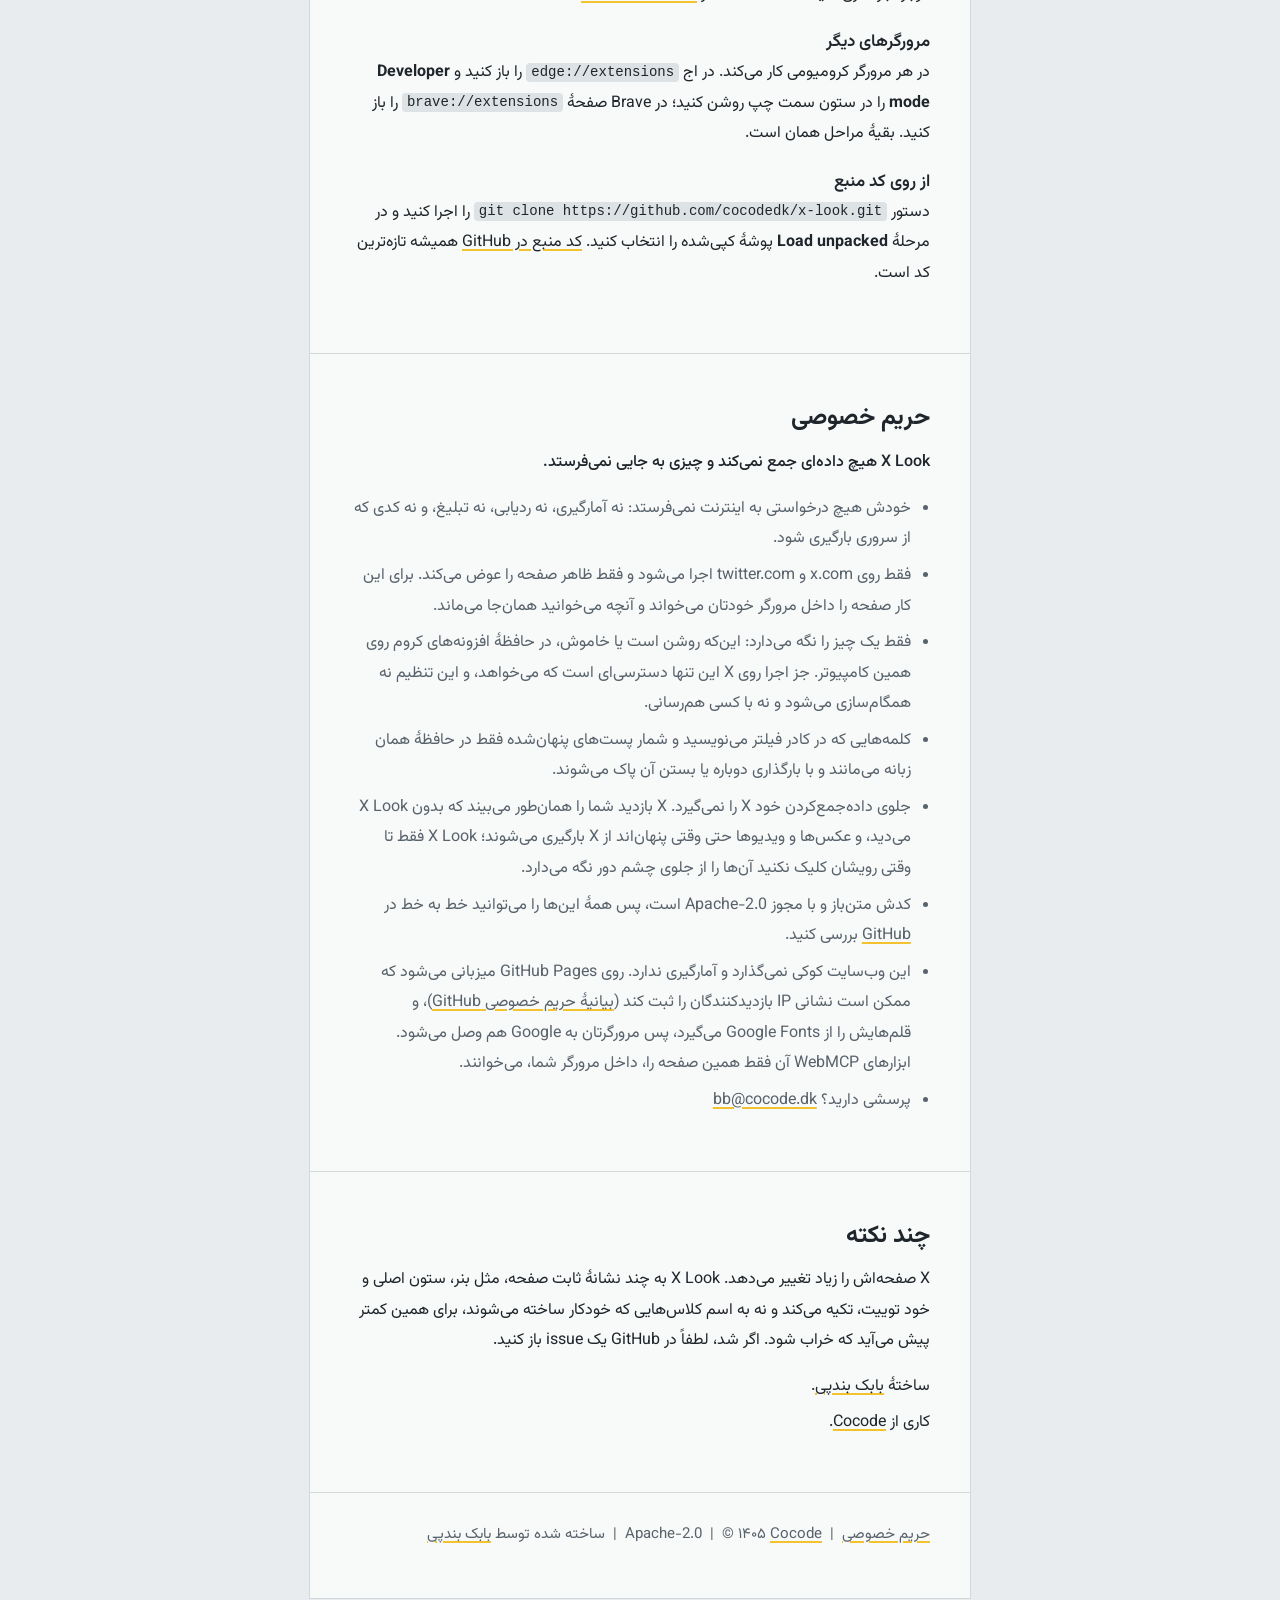
==== commit 7547292c: "docs: describe Cards mode on the site, README and llms.txt Adds a Cards entry to the English and Per" ====
--- a/website/fa/index.html
+++ b/website/fa/index.html
@@ -135,6 +135,7 @@
           <li data-feature><h3>تایم‌لاین آرام‌تر</h3><p>یک ستون ۶۶۰ پیکسلی وسط صفحه، متن پست‌ها با قلم سریف ۱۷ پیکسلی و فاصلهٔ خطوط بازتر، جداکننده‌های نازک، و دکمه‌های لایک و ریپست که تا موس را روی پست نبرید کم‌رنگ‌اند.</p></li>
           <li data-feature><h3>فیلتر پست‌ها</h3><p>یک کادر کوچک در فضای خالی سمت چپ ستون. چند کلمه بنویسید تا فقط پست‌هایی بمانند که همهٔ آن‌ها را دارند؛ بقیه پنهان می‌شوند و کادر تعدادشان را نشان می‌دهد.</p></li>
           <li data-feature><h3>مرتب‌کردن پست‌های صفحه</h3><p>یک منوی کوچک زیر کادر فیلتر پست‌های بارشده را به ترتیب تازه‌ترین، پرلایک‌ترین یا داغ‌ترین (لایک در هر ساعت، یعنی هم تازه و هم پرطرفدار) مرتب می‌کند، و هر وقت خواستید به ترتیب خود X برمی‌گرداند.</p></li>
+          <li data-feature><h3>حالت کارت</h3><p>دکمهٔ «Cards» زیر منوی مرتب‌سازی هر پست را در یک صفحه، به شکل یک کارت بزرگ روی دنیایی پیکسلی و آرام‌ حرکت‌کننده نشان می‌دهد که با هر پست جلوتر می‌رود. اسکرول از پستی به پست بعد می‌رود؛ فیلتر و مرتب‌سازی مثل قبل کار می‌کنند. به‌طور پیش‌فرض خاموش است.</p></li>
           <li data-feature><h3>روشن و خاموش با یک کلیک</h3><p>روی آیکون X Look در نوار ابزار بزنید تا در همهٔ زبانه‌های x.com خاموش شود، و دوباره بزنید تا برگردد. انتخابتان یادش می‌ماند.</p></li>
           <li data-feature><h3>عکس و ویدیو منتظر شما می‌مانند</h3><p>هر کدام یک کاشی کوچک خاکستری می‌شود. روی کاشی بزنید تا فقط همان یکی باز شود؛ ویدیو هم با باز شدن پخش می‌شود. پستی با چهار عکس، عکس‌به‌عکس باز می‌شود.</p></li>
           <li data-feature><h3>تم خودتان سر جایش است</h3><p>X Look فقط چیدمان و حروف را عوض می‌کند. حالت روشن، کم‌نور و تیره همه کار می‌کنند.</p></li>
